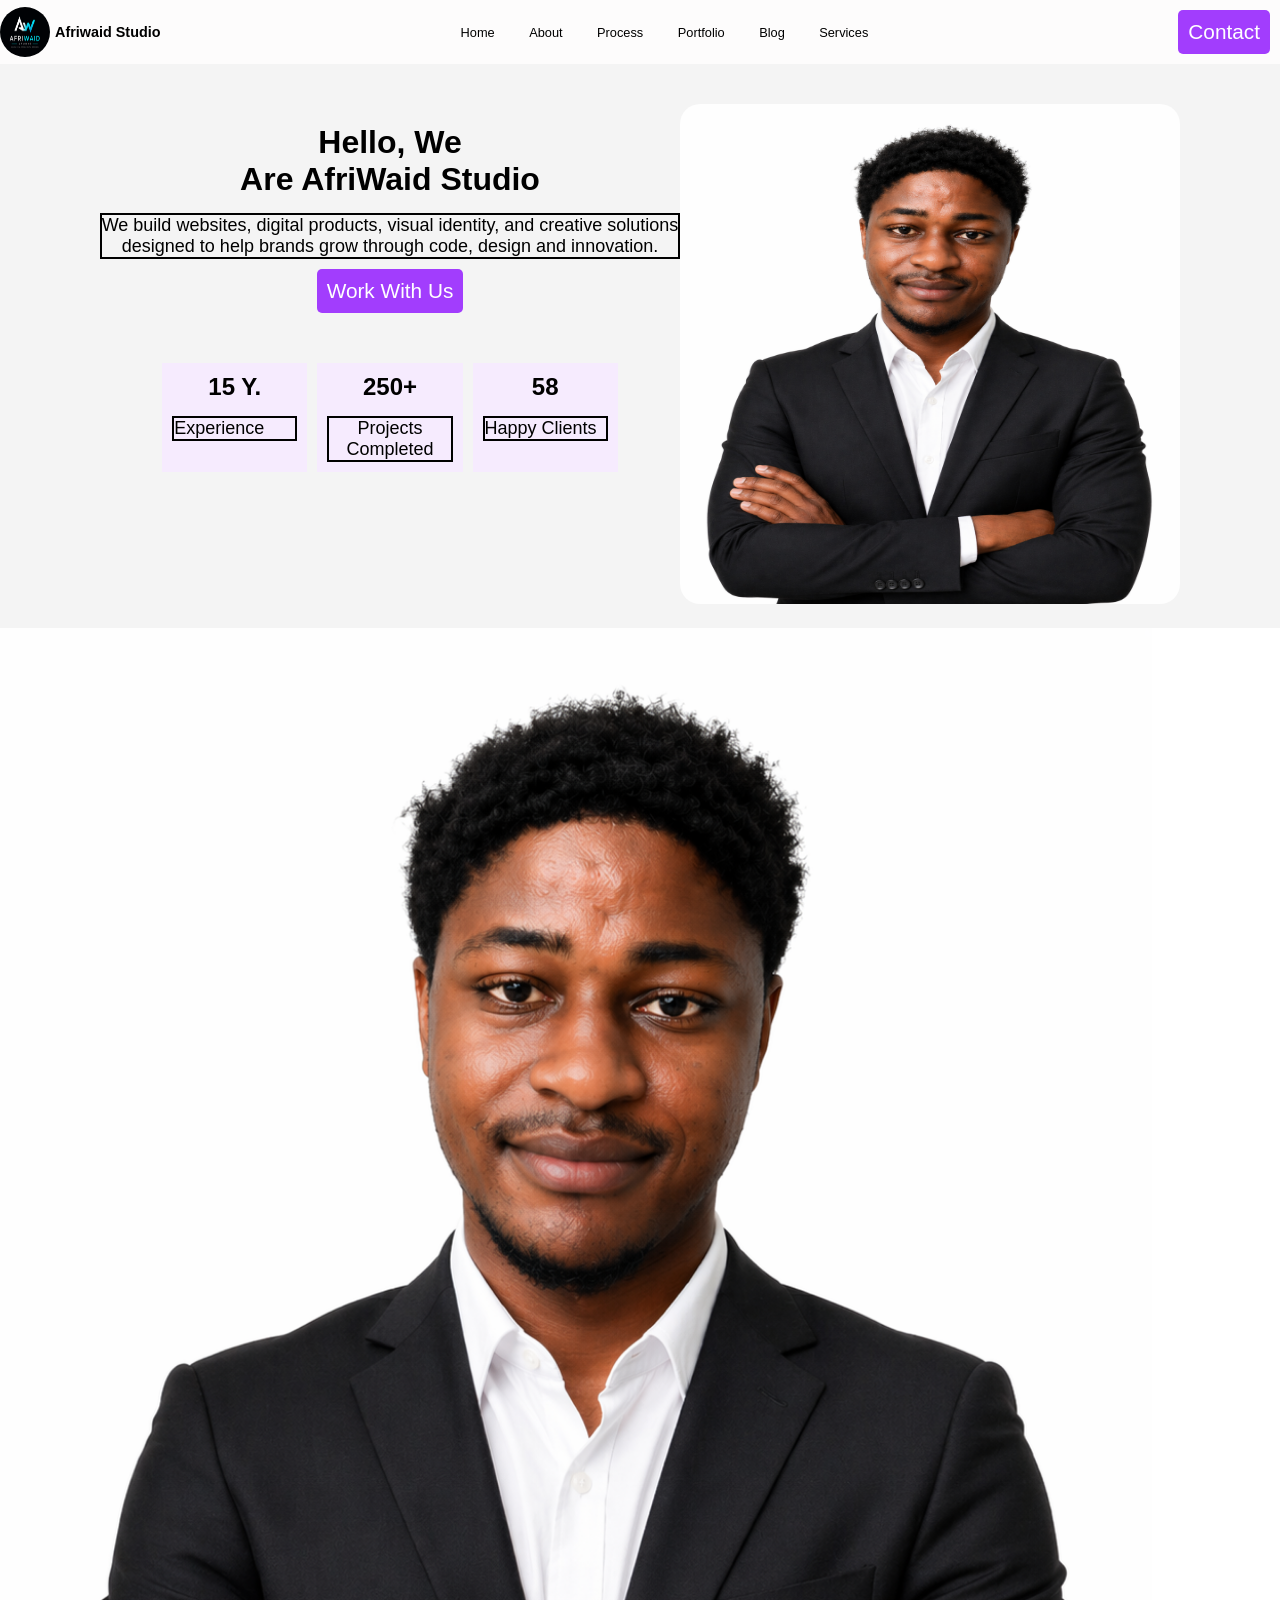
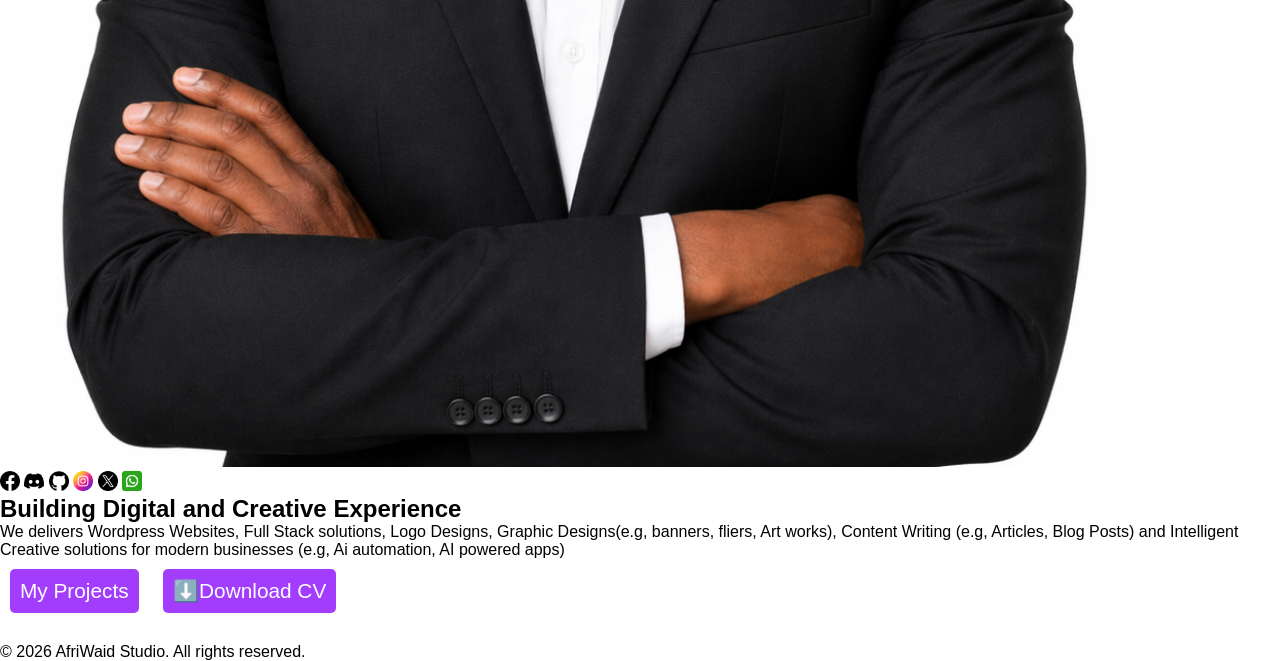
==== index.html @ 531f80c6 "my first commit" ====
<!DOCTYPE html>
<html lang="en">
<head>
    <meta charset="UTF-8">
    <meta name="viewport" content="width=device-width, initial-scale=1.0">
    <link rel="stylesheet" href="style.css">
    <title>AfriWaidStudio</title>
</head>

<body>
    <header>
        <div class="container">

            <div class="mainlogo">
            <img src="assets/img/afriwaid logo.png" alt="Afriwaid Studio" width="50px" height="50px" title="Afriwaid Studio">

            <a href="index.html"><figcaption>Afriwaid Studio</figcaption></a>
            </div>

            <div class="mainnav">
             <nav>
            <a href="index.html">Home</a>
            <a href="about.html">About</a>
            <a href="process.html">Process</a>
            <a href="portfolio.html">Portfolio</a>
            <a href="blog.html">Blog</a>
            <a href="service.html">Services</a>
        </nav>
        </div>
        
            <a href="contact.html"> <button type="button" onclick="window.location.href='#contact'">Contact</button></a>

        </div>
        
    </header>

    <main>
        <section class="hero">

            <div>

            <div class="info">
                <h2>Hello, We <span>Are AfriWaid Studio</span>
                </h2>
                <p> We build websites, digital products, visual identity, and creative solutions <span>designed to help brands grow through code, design and innovation.</span>
                </p>
            
            <button type="button">Work With Us</button>
            </div>
            
        <div class="experience">
            <div>
                <h2>15 Y.</h2>
                <P>Experience</P>
            </div>

            <div>
                <h2>250+</h2>
                <p>Projects Completed</p>
            </div>

            <div>
                <h2>58</h2>
                <p>Happy Clients</p>
            </div>

            </div>
            </div>

            <div>
                <img src="assets/img/Shinnixstar.png" alt="Shinnixstar" width="500" height="500" title="Shinnixstar">
            </div>

            </div>

        </section>

        <section>
            <div>
                <img src="assets/img/Shinnixstar.png" alt="shinnixstar" width="90%" height="90%">
            </div>

            <div>
                <img src="assets/icons/facebook.png" alt="fb" width="20px" height="20px">

                <img src="assets/icons/discord logo.png" alt="discord" width="20px" height="20px">

                <img src="assets/icons/git logo.png" alt="git" width="20px" height="20px">

                <img src="assets/icons/instagram.png" alt="ig" width="20px" height="20px">

                <img src="assets/icons/twitter.png" alt="x" width="20px" height="20px">

                <img src="assets/icons/whatsapp.png" alt="whatsapp" width="20px" height="20px">
            </div>

            <div>
                <h2>Building Digital and Creative Experience</h2>

                <p>We delivers Wordpress Websites, Full Stack solutions, Logo Designs, Graphic Designs(e.g, banners, fliers, Art works), Content Writing (e.g, Articles, Blog Posts) and Intelligent Creative solutions for modern businesses (e.g, Ai automation, AI powered apps)</p>
            </div>

            <div>
                <button type="button">My Projects</button>

                <button type="button">⬇️Download CV</button>
            </div>
        </section>


    </main>

    <footer>
        <p>&copy; 2026 AfriWaid Studio. All rights reserved.</p>
    </footer>
    
</body>
</html>
---- style.css ----
*{
    margin: 0;
    padding: 0;
    border: border-box;
}

body{
    font: 1em sans-serif;
}

.container{
    display: flex;
    justify-content: space-between;
    align-items: center;
    background-color: rgb(253, 252, 252);
    color: black;
}

.mainlogo{
    display: flex;
    align-items: center;
    gap: 5px;
}
.mainlogo img{
    border-radius: 50%;
    width: 50px;
    height: 50px;
}

.mainlogo a{
    font-size: 0.9rem;
    font-weight: bold;
    color: black;
    text-decoration: none;
}

.mainnav{
    display: flex;
    align-items: center;
    gap: 20px;
}

.mainnav a{
    text-decoration: none;
    color: black;
    font-size: .8rem;
    align-items: center;
    margin-right: 15px;
    margin-left: 15px;
}

button{
    background-color: rgb(162, 61, 253);
    color: white;
    padding: 10px;
    margin: 10px;
    border-radius: 5px;
    transition: 0.3s;
    text-decoration: none;
    font-size: 1.3rem;
    border: none;
}

.mainnav a:hover, button:hover{
    background-color: rgb(101, 16, 160);
    color: white;
    padding: 10px;
    margin: 10px;
    border-radius: 10px;
    transition: 0.3s;
    text-decoration: none;
    transform: scale(1.1);
}

.shinnix{
    margin-top: 20px;
    
}

.contact{
    margin: 20px;
    padding: 20px;
    align-items: center;
    gap: 20px;
    margin-top: 20px;
    border: 5px solid black;
    border-radius: 10px;
    height: 70vh;
    background-color: grey;
}

form{
    display: grid;
    grid-template-columns: 10fr;
    gap: 20px;
      
}

form input{
    display: grid;
    border-radius: 5px;
    grid-template-columns: 2fr 1fr;
    
}

textarea{
    border-radius: 5px;
}

form button{
    background-color: black;
    color: white;
    padding: 10px;
    margin: 10px;
    border-radius: 10px;
    transition: 0.3s;
    text-decoration: none;
    font-size: 0.9rem;
}
form button:hover{
    background-color: black;
    color: white;
    padding: 10px;
    margin: 10px;
    border-radius: 10px;
    text-decoration: none;
    transform: scale(0.9);
}



.hero{
    text-align: center;
    background-color: rgba(128, 128, 128, 0.085);
    padding: 20px 40px;
    display: flex;
    justify-content: center;
}

.hero img{
    border-radius: 20px;
}

.hero div{
    margin-top: 20px;
}

.hero div p{
    margin-top: 15px;
    font-size: large;
    border: 2px solid;
    justify-content: left;
}

.info span{
    display: block;
}
.info h2{
    font-size: xx-large;
    font-weight: bold;
    justify-self: left;
}

.experience{
    display: flex;
    justify-content: center;
    gap: 10px;
    margin-top: 10px;
}

.experience h2{
    display: flex;
    justify-content: center;
    margin-top: 10px;
}

.experience p{
    margin: 10px;
    display: flex;
    justify-content: center;
}

.experience div{
    background-color: rgb(246, 235, 254);
    width: 25%;

}





























footer{
   margin-top: 20px; 
}
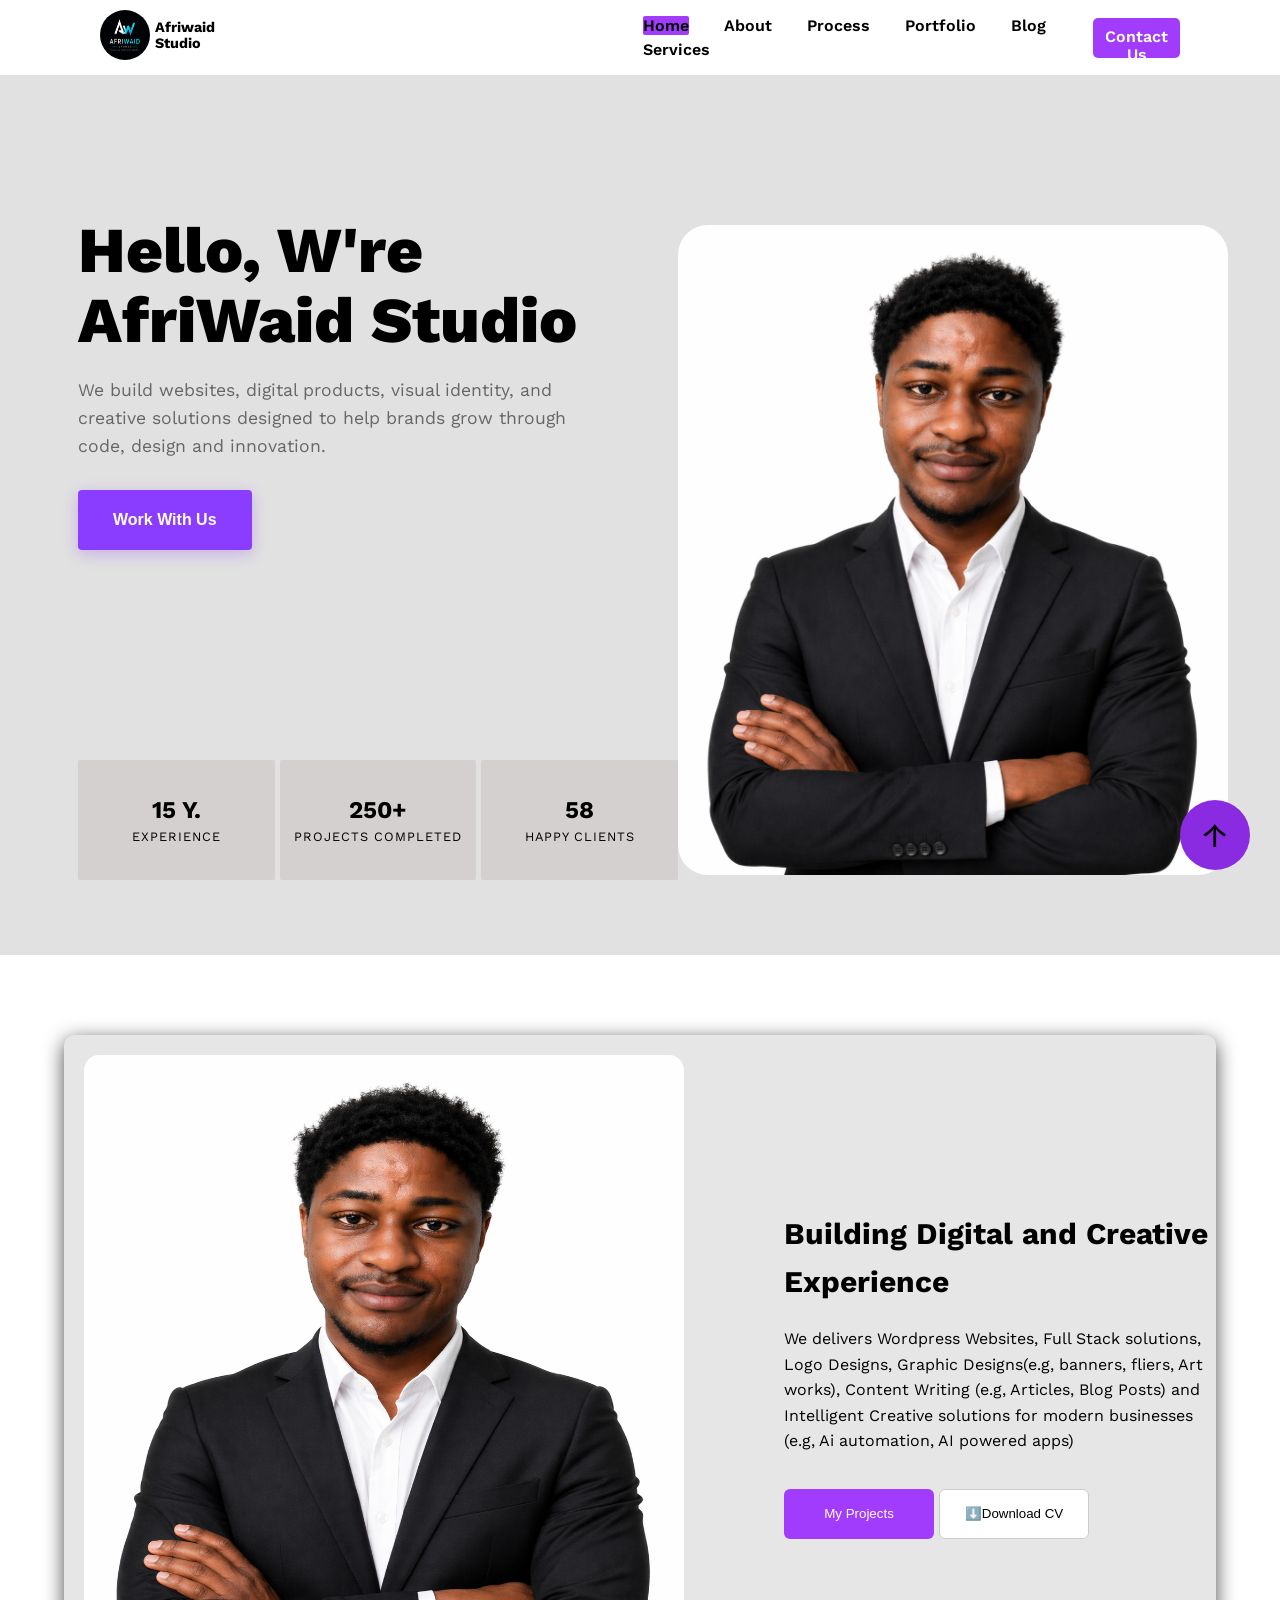
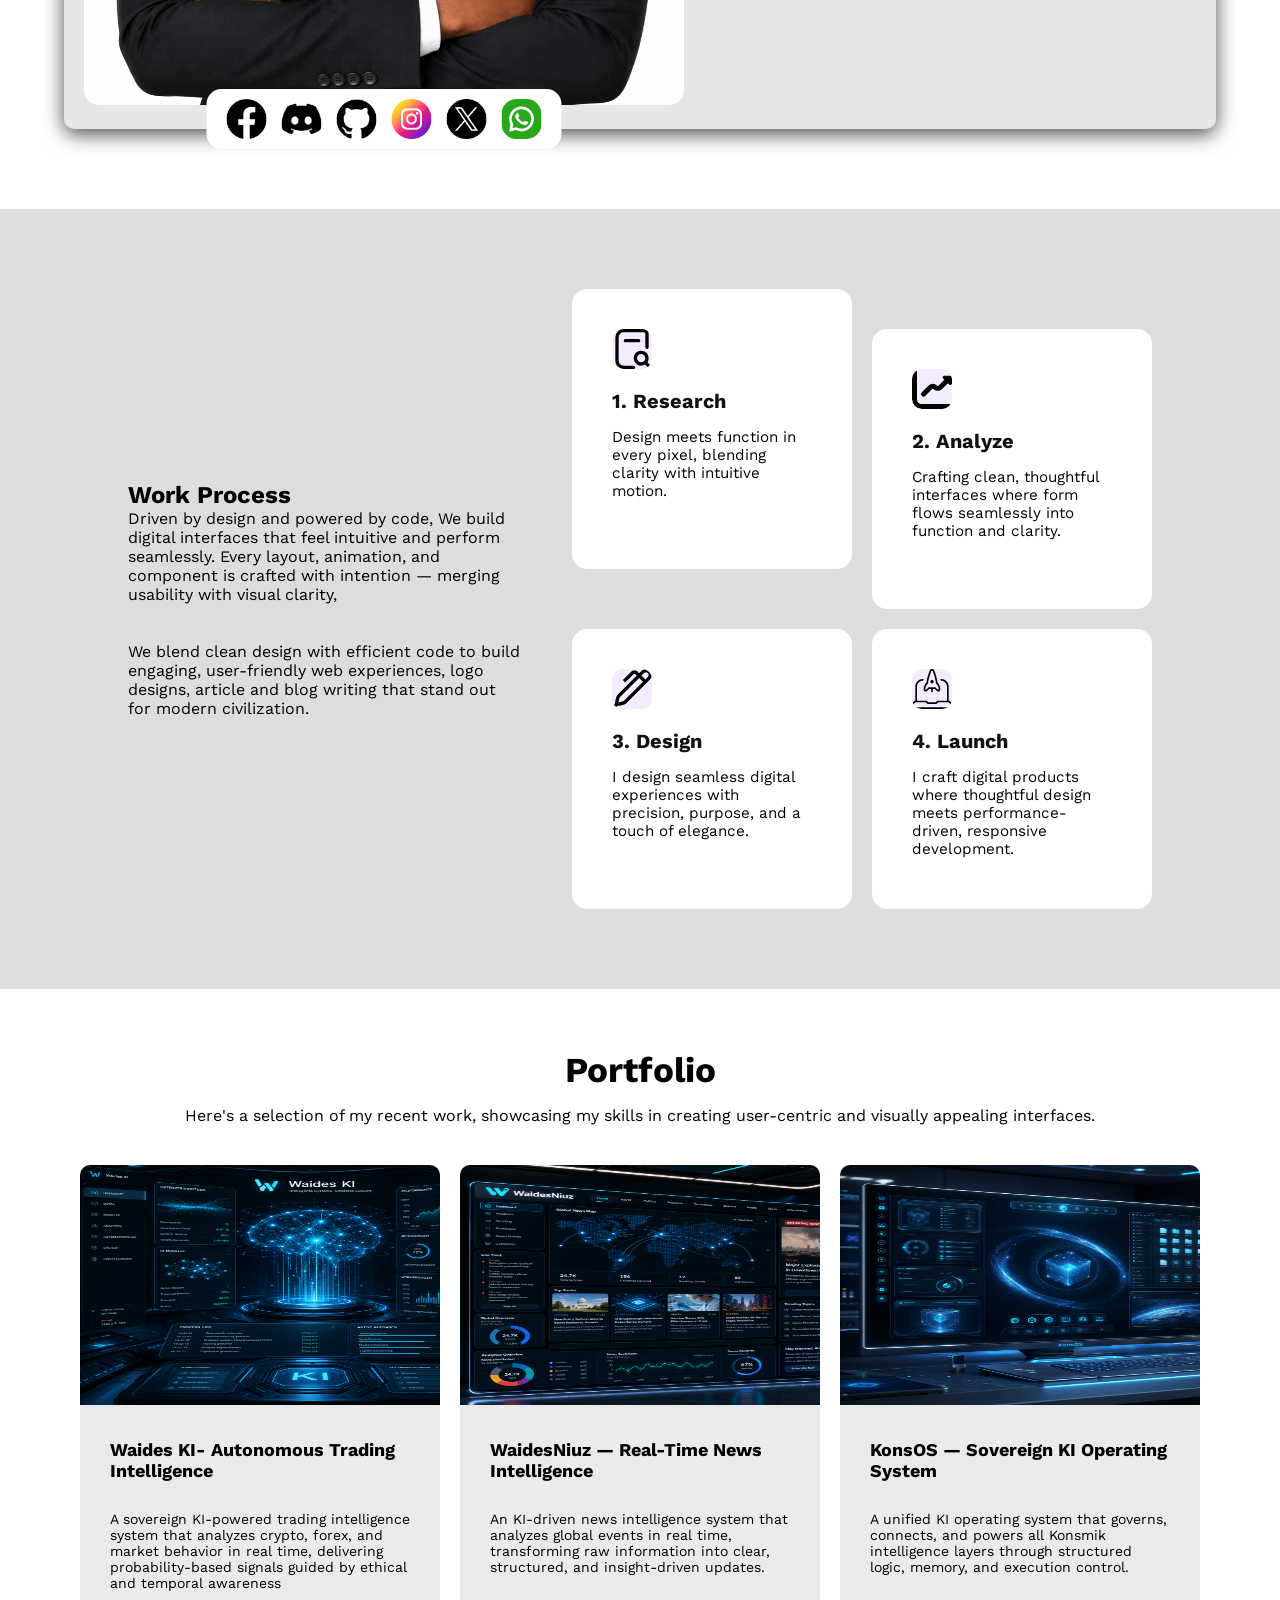
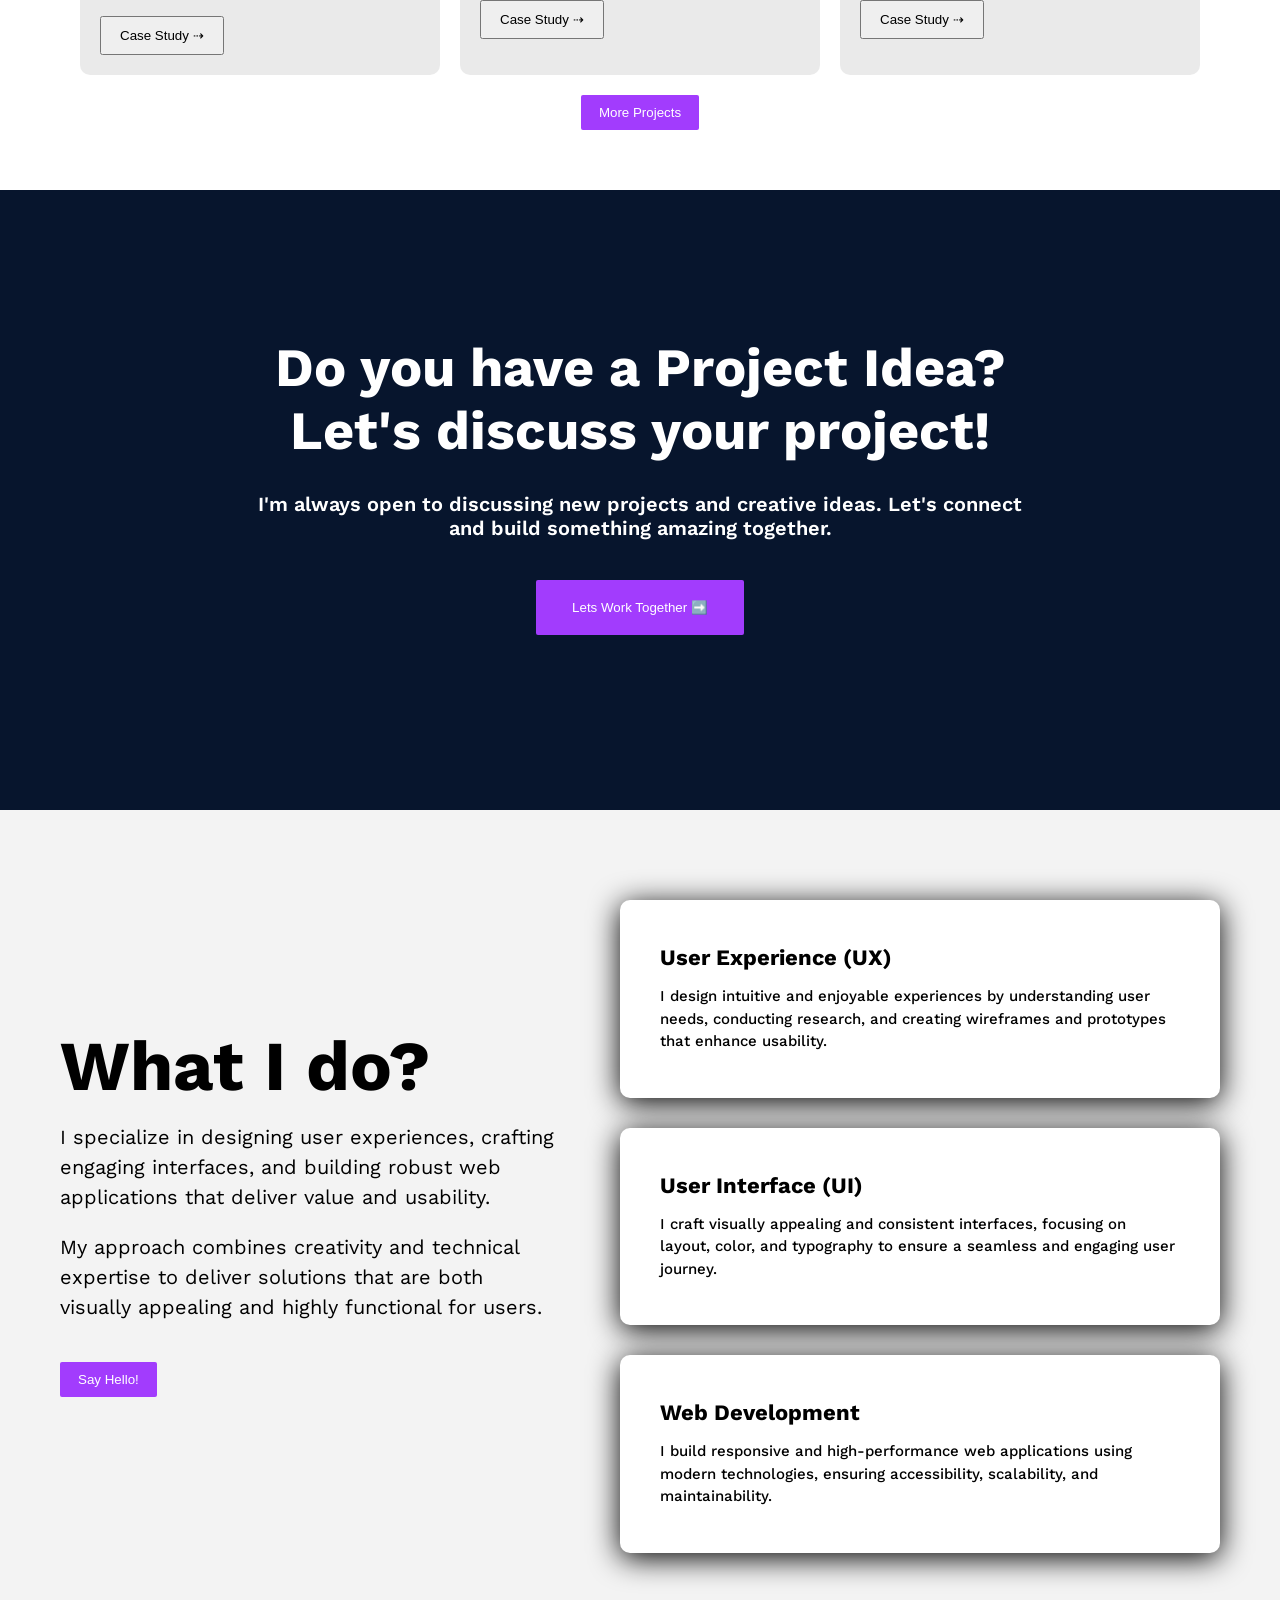
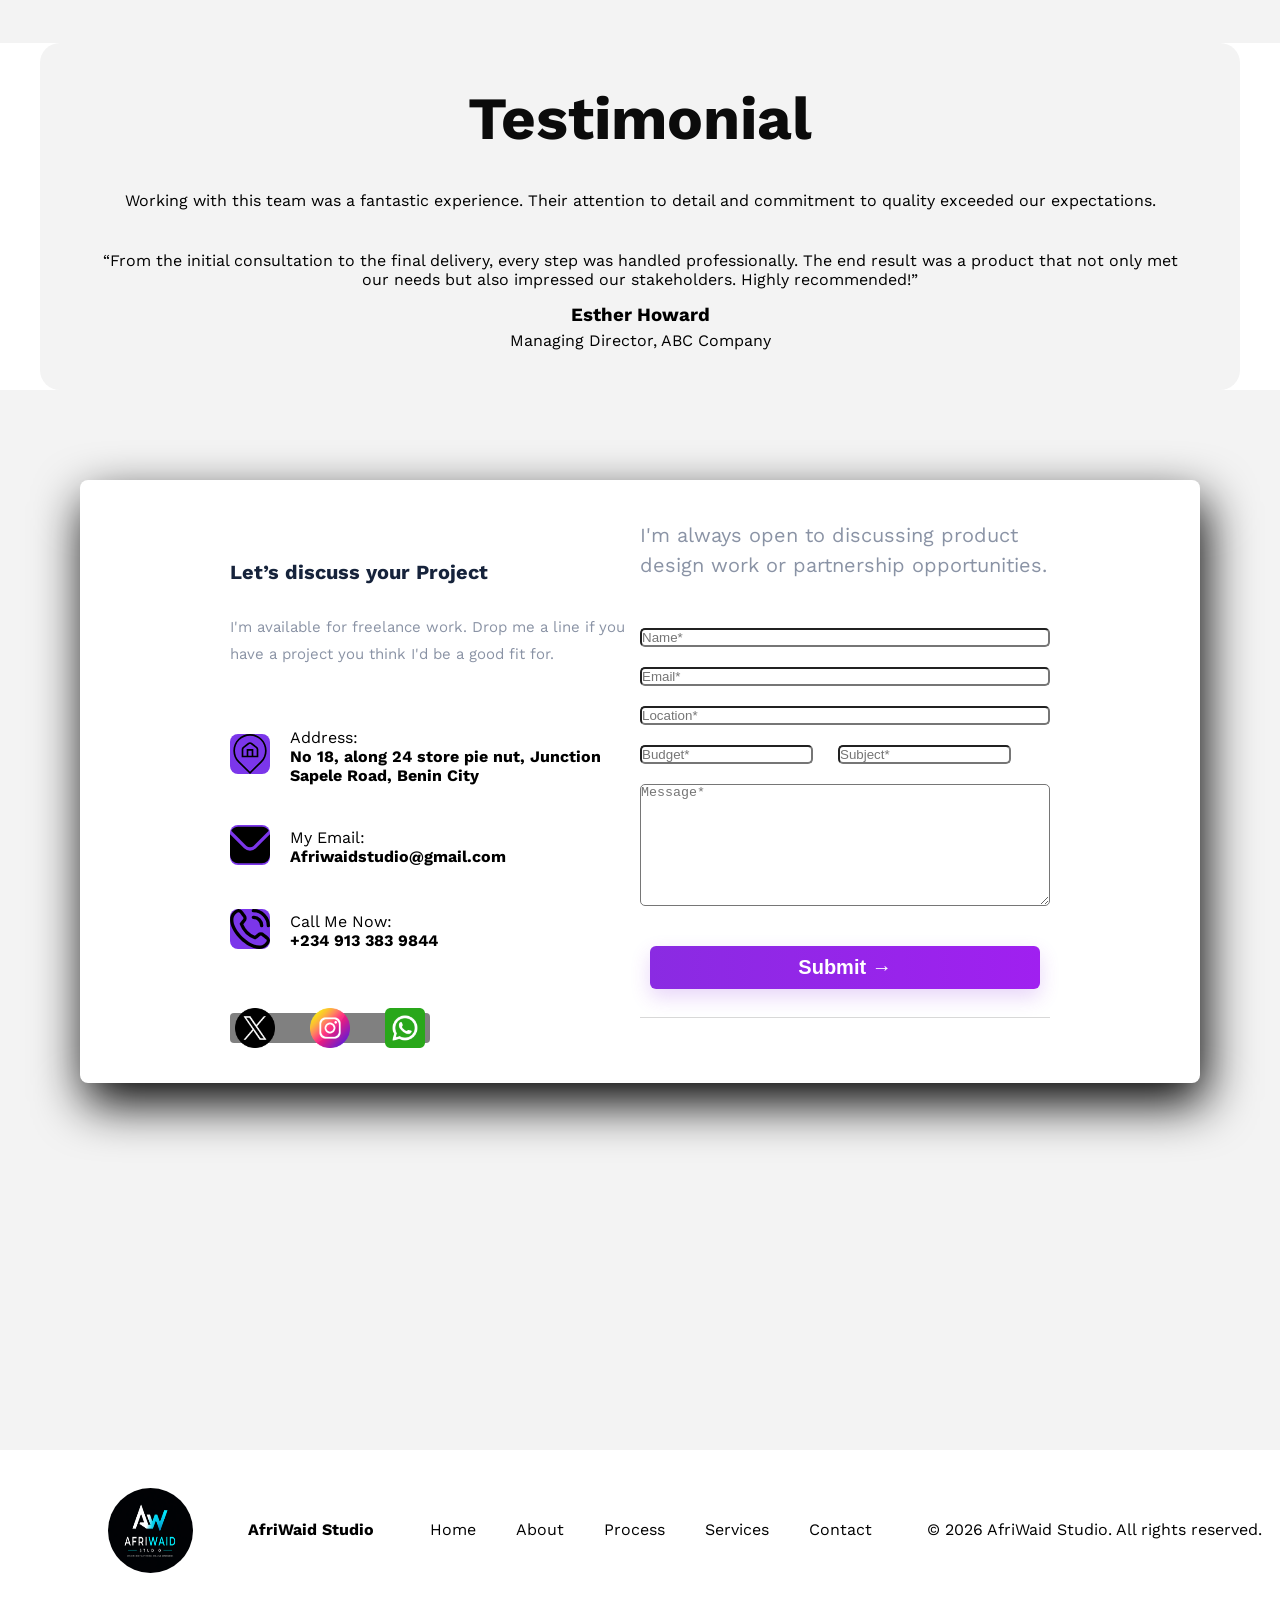
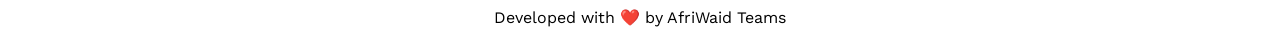
==== commit be57eb6c: "I have build most of the front end" ====
--- a/index.html
+++ b/index.html
@@ -4,6 +4,10 @@
     <meta charset="UTF-8">
     <meta name="viewport" content="width=device-width, initial-scale=1.0">
     <link rel="stylesheet" href="style.css">
+    
+    <link rel="preconnect" href="https://fonts.googleapis.com">
+<link rel="preconnect" href="https://fonts.gstatic.com" crossorigin>
+<link href="https://fonts.googleapis.com/css2?family=Work+Sans:ital,wght@0,100..900;1,100..900&display=swap" rel="stylesheet">
     <title>AfriWaidStudio</title>
 </head>
 
@@ -19,99 +23,405 @@
 
             <div class="mainnav">
              <nav>
-            <a href="index.html">Home</a>
-            <a href="about.html">About</a>
-            <a href="process.html">Process</a>
-            <a href="portfolio.html">Portfolio</a>
-            <a href="blog.html">Blog</a>
-            <a href="service.html">Services</a>
+            <a href="#index" class="homebtn">Home</a>
+            <a href="#about">About</a>
+            <a href="#process">Process</a>
+            <a href="#portfolio">Portfolio</a>
+            <a href="#blog.html">Blog</a>
+            <a href="#service">Services</a>
         </nav>
         </div>
         
-            <a href="contact.html"> <button type="button" onclick="window.location.href='#contact'">Contact</button></a>
+        <div class="navbtn">
+            <a href="contact.html"> Contact Us</a>
+                </div>
 
         </div>
         
     </header>
 
+    <div id="home"></div>
+
+<div id="about"></div>
+
+<div id="process"></div>
+
+<div id="portfolio"></div>
+
+<div id="blog"></div>
+
+<div id="services"></div>
+
     <main>
-        <section class="hero">
-
-            <div>
-
-            <div class="info">
-                <h2>Hello, We <span>Are AfriWaid Studio</span>
-                </h2>
-                <p> We build websites, digital products, visual identity, and creative solutions <span>designed to help brands grow through code, design and innovation.</span>
+       <section class="hero">
+
+        <div class="hero-content">
+
+            <div class="intro-text">
+                <h1>Hello, W're <br>AfriWaid Studio</h1>
+
+                <p>We build websites, digital products, visual identity, and creative solutions designed to help brands grow through code, design and innovation. </p>
+
+                <button class="btn-primary" type="button">Work With Us</button>
+            </div>
+
+            <div class="experience-grid">
+                <div class="stat-box">
+                    <h2>15 Y.</h2>
+                    <p>Experience</p>
+                </div>
+
+                <div class="stat-box">
+                    <h2>250+</h2>
+                    <p>Projects Completed</p>
+                </div>
+
+                <div class="stat-box">
+                    <h2>58</h2>
+                    <p>Happy Clients</p>
+                </div>
+
+            </div>
+        </div>
+
+        <div class="hero-image">
+            <img src="assets/img/Shinnixstar.png" alt="Shinnixstar" width="550px" height="650px">
+
+        </div>
+       </section>
+
+        <section class="about">
+
+            <div class="about-img">
+
+            <div class="image-box">
+                <img src="assets/img/Shinnixstar.png" alt="shinnixstar" width="650px" height="650px">
+            
+
+            <div class="social-icons">
+                <img src="assets/icons/facebook.png" alt="fb" width="20px" height="20px">
+
+                <img src="assets/icons/discord logo.png" alt="discord" width="20px" height="20px">
+
+                <img src="assets/icons/git logo.png" alt="git" width="20px" height="20px">
+
+                <img src="assets/icons/instagram.png" alt="ig" width="20px" height="20px">
+
+                <img src="assets/icons/twitter.png" alt="x" width="20px" height="20px">
+
+                <img src="assets/icons/whatsapp.png" alt="whatsapp" width="20px" height="20px">
+            </div>
+            </div>
+            </div>
+
+            <div class="about-text">
+                <h2>Building Digital and Creative Experience</h2>
+
+                <p>We delivers Wordpress Websites, Full Stack solutions, Logo Designs, Graphic Designs(e.g, banners, fliers, Art works), Content Writing (e.g, Articles, Blog Posts) and Intelligent Creative solutions for modern businesses (e.g, Ai automation, AI powered apps)
                 </p>
             
-            <button type="button">Work With Us</button>
+
+            <div class="about-btn">
+                <button class="primary" type="button">My Projects</button>
+
+                <button class="secondary" type="button">⬇️Download CV</button>
+            </div>
+            </div>
+        </section>
+
+        <section class="process">
+
+            <div class="process-container">
+
+            <div class="process-desc">
+
+                <h1>Work Process</h1>
+                <p>Driven by design and powered by code, We build digital interfaces that feel intuitive and perform seamlessly. Every layout, animation, and component is crafted with intention — merging usability with visual clarity,
+                </p> <br> <br>
+
+                <p>
+                    We blend clean design with efficient code to build engaging, user-friendly web experiences, logo designs, article and blog writing that stand out for modern civilization.
+                </p>
+            </div>
+
+            <div class="process-steps">
+
+                    <div class="step-card first-step">
+                    <img class="image"src="assets/icons/search-alt.svg" alt="Research" width="30px" height="30px">
+                    <h2>1. Research</h2>
+                    <p>Design meets function in every pixel, blending clarity with intuitive motion.</p>
+                </div>
+
+                <div class="step-card second-step">
+                    <img src="assets/icons/chat-arrow-grow.svg" alt="Analyze" width="30px" height="30px">
+                    <h2>2. Analyze</h2>
+                    <p>Crafting clean, thoughtful interfaces where form flows seamlessly into function and clarity.</p>
+                </div>
+
+                <div class="step-card third-step">
+                    <img src="assets/icons/pen-clip.svg" alt="Design" width="10px" height="10px">
+                    <h2>3. Design</h2>
+                    <p>I design seamless digital experiences with precision, purpose, and a touch of elegance.</p>
+                </div>
+
+                <div class="step-card fourt-step">
+                    <img src="assets/icons/launch.svg" alt="Launch" width="30px" height="30px">
+                    <h2>4. Launch</h2>
+                    <p>I craft digital products where thoughtful design meets performance-driven, responsive development.</p>
+                </div>
+            </div>
+            </div>
+
+
+        </section>
+
+        <!-- Potfolio Section -->
+
+        <section>
+            <div class="potfolio">
+
+                <div class="potfo-head">
+                    <h2>Portfolio</h2>
+                    <p>Here's a selection of my recent work, showcasing my skills in creating user-centric and visually appealing interfaces.</p>
+                </div>
+                <div class="display">
+
+                <div class="first-pro po-card">
+                    <img src="assets/img/waides ki.png" alt="waidesKI" width="450px" height="240px">
+
+                    <div class="pro-info">
+                        <h3>Waides KI- Autonomous Trading Intelligence</h3>
+                        <p>A sovereign KI-powered trading intelligence system that analyzes crypto, forex, and market behavior in real time, delivering probability-based signals guided by ethical and temporal awareness</p>
+
+                        <a href="#"> <button>Case Study ⇢</button></a>
+                    </div>
+
+                </div>
+
+                <div class="second-pro po-card">
+                    <img src="assets/img/waidesniuz.png" alt="waidesniuz" width="450px" height="240px">
+
+                    <div class="pro-info">
+                        <h3>WaidesNiuz — Real-Time News Intelligence</h3>
+                        <p>An KI-driven news intelligence system that analyzes global events in real time, transforming raw information into clear, structured, and insight-driven updates.</p>
+
+                        <a href="#"> <button>Case Study ⇢</button></a>
+                    </div>
+                </div>
+
+                <div class="third-pro po-card">
+                    <img src="assets/img/konsOS.png" alt="konsos" width="450px" height="240px">
+
+                    <div class="pro-info">
+                        <h3>KonsOS — Sovereign KI Operating System</h3>
+
+                        <p>A unified KI operating system that governs, connects, and powers all Konsmik intelligence layers through structured logic, memory, and execution control.</p>
+
+                        <a href="#"> <button>Case Study ⇢</button></a>
+                    </div>
+                    </div>
+                    
+                    </div>
+
+                <div id="more-pro">
+                    <button>More Projects</button>
+                </div>
+                
+            </div>
+        </section>
+
+        <section class="client-sec">
+            <div class="client-con">
+                <h2>Do you have a Project Idea? Let's discuss your project!</h2>
+
+                <p>I'm always open to discussing new projects and creative ideas. Let's connect and build something amazing together.</p>
+
+                <a href="#" class="client-btn"> <button>Lets Work Together ➡️</button></a>
+            </div>
+        </section>
+
+        <section class="my-work">
+            <div class="work-con">
+            <div class="work-info">
+                <h2>What I do?</h2>
+
+                <div>
+                    <p>I specialize in designing user experiences, crafting engaging interfaces, and building robust web applications that deliver value and usability.</p>
+
+                    <p>My approach combines creativity and technical expertise to deliver solutions that are both visually appealing and highly functional for users.</p>
+                </div>
+                <a href="#" class="work-btn"> <button>Say Hello!</button></a>
+            </div>
+
+            <div class="work-ex">
+                <div class="ex-list">
+                    <h2>User Experience (UX)</h2>
+
+                    <p>I design intuitive and enjoyable experiences by understanding user needs, conducting research, and creating wireframes and prototypes that enhance usability.</p>
+                </div>
+
+                <div class="ex-list">
+                    <h2>User Interface (UI)</h2>
+
+                    <p>I craft visually appealing and consistent interfaces, focusing on layout, color, and typography to ensure a seamless and engaging user journey.</p>
+                </div>
+
+                <div class="ex-list">
+                    <h2>Web Development</h2>
+
+                    <p>I build responsive and high-performance web applications using modern technologies, ensuring accessibility, scalability, and maintainability.</p>
+                </div>
+            </div>
+
             </div>
             
-        <div class="experience">
-            <div>
-                <h2>15 Y.</h2>
-                <P>Experience</P>
-            </div>
-
-            <div>
-                <h2>250+</h2>
-                <p>Projects Completed</p>
-            </div>
-
-            <div>
-                <h2>58</h2>
-                <p>Happy Clients</p>
-            </div>
-
-            </div>
-            </div>
-
-            <div>
-                <img src="assets/img/Shinnixstar.png" alt="Shinnixstar" width="500" height="500" title="Shinnixstar">
-            </div>
-
-            </div>
-
-        </section>
-
-        <section>
-            <div>
-                <img src="assets/img/Shinnixstar.png" alt="shinnixstar" width="90%" height="90%">
-            </div>
-
-            <div>
-                <img src="assets/icons/facebook.png" alt="fb" width="20px" height="20px">
-
-                <img src="assets/icons/discord logo.png" alt="discord" width="20px" height="20px">
-
-                <img src="assets/icons/git logo.png" alt="git" width="20px" height="20px">
-
-                <img src="assets/icons/instagram.png" alt="ig" width="20px" height="20px">
-
-                <img src="assets/icons/twitter.png" alt="x" width="20px" height="20px">
-
-                <img src="assets/icons/whatsapp.png" alt="whatsapp" width="20px" height="20px">
-            </div>
-
-            <div>
-                <h2>Building Digital and Creative Experience</h2>
-
-                <p>We delivers Wordpress Websites, Full Stack solutions, Logo Designs, Graphic Designs(e.g, banners, fliers, Art works), Content Writing (e.g, Articles, Blog Posts) and Intelligent Creative solutions for modern businesses (e.g, Ai automation, AI powered apps)</p>
-            </div>
-
-            <div>
-                <button type="button">My Projects</button>
-
-                <button type="button">⬇️Download CV</button>
-            </div>
-        </section>
-
+        </section>
+
+        <section id="for-trust">
+
+            <div class="testi-con">
+                
+                <div class="testi-p">
+                <h2>Testimonial</h2>
+
+                
+                <p>Working with this team was a fantastic experience. Their attention to detail and commitment to quality exceeded our expectations.</p>
+                </div>
+                <br> <br>
+
+                
+                <p>“From the initial consultation to the final delivery, every step was handled professionally. The end result was a product that not only met our needs but also impressed our stakeholders. Highly recommended!”</p>
+               
+
+               
+
+                <div class="testifier">
+                    <h3>Esther Howard</h3>
+                     <p>Managing Director, ABC Company</p>
+                </div>
+
+                 </div>
+
+
+                
+           
+
+        </section>
+
+        
+        <section class="contact-section">
+   
+            <div class="contact-container">
+
+        
+        <div class="con-address">
+            <h2>Let’s discuss your Project</h2>
+
+            <p class="contact-text">
+                I'm available for freelance work. Drop me a line if
+                you have a project you think I'd be a good fit for.
+            </p>
+
+            <div class="contact-info">
+
+                <div class="info-box">
+                    <div> <img src="assets/icons/map-marker-home.svg" alt="address" width="40px" height="40px"></div>
+                    <div>
+                        <span>Address:</span>
+                        <h4>No 18, along 24 store pie nut, Junction Sapele Road, Benin City</h4>
+                    </div>
+                </div>
+
+                <div class="info-box">
+                    <div><img src="assets/icons/envelope.svg" alt="mail" width="40px" height="40px"></div>
+                    <div>
+                        <span>My Email:</span>
+                        <h4>Afriwaidstudio@gmail.com</h4>
+                    </div>
+                </div>
+
+                <div class="info-box">
+                    <div><img src="assets/icons/phone-call.svg" alt="call" width="40px" height="40px"></div>
+                    <div>
+                        <span>Call Me Now:</span>
+                        <h4>+234 913 383 9844</h4>
+                    </div>
+                </div>
+
+            </div>
+
+            <div class="address-icons">
+                <a href="#">
+                    <img src="assets/icons/twitter.png" alt="X" width="40px" height="40px">
+                </a>
+                <a href="#">
+                    <img src="assets/icons/instagram.png" alt="ig" width="40px" height="40px">
+                </a>
+                <a href="#">
+                    <img src="assets/icons/whatsapp.png" alt="whatsapp" width="40px" height="40px">
+                </a>
+            </div>
+        </div>
+
+       
+        <div class="contact-form">
+            <p class="form-text">
+                I'm always open to discussing product design work or
+                partnership opportunities.
+            </p>
+
+            <form class="form-info">
+
+                <input type="text" placeholder="Name*">
+                <input type="email" placeholder="Email*">
+                <input type="text" placeholder="Location*">
+
+                <div class="double-input">
+                    <input type="text" placeholder="Budget*">
+                    <input type="text" placeholder="Subject*">
+                </div>
+
+                <textarea placeholder="Message*"></textarea>
+
+                <button type="submit">
+                    Submit →
+                </button>
+
+            </form>
+        </div>
+
+    </div>
+
+    
+</section>
+
+
+<div class="scroll-btn">
+    <a href="index.html">↑</a></div>
 
     </main>
 
+
     <footer>
+        <div class="footer-section">
+            <div class="footer-nav">
+                <img src="assets/img/afriwaid logo.png" alt="logo" width="85x" height="85px">
+                <figcaption>AfriWaid Studio</figcaption>
+        
+        <nav class="nav-ul">
+            <ul>
+                <li>Home</li>
+                <li>About</li>
+                <li>Process</li>
+                <li>Services</li>
+                <li>Contact</li>
+            </ul>
+        </nav>
+
         <p>&copy; 2026 AfriWaid Studio. All rights reserved.</p>
+            </div>
+            <span class="the-dev">Developed with ❤️ by AfriWaid Teams</span>
+        </div>
     </footer>
     
 </body>
--- a/style.css
+++ b/style.css
@@ -1,30 +1,38 @@
 *{
     margin: 0;
     padding: 0;
-    border: border-box;
+    
 }
 
 body{
-    font: 1em sans-serif;
-}
+  font-family: "Work Sans", sans-serif;
+  font-optical-sizing: auto;
+  font-weight: <weight>;
+  font-style: normal;
+}
+
+
 
 .container{
     display: flex;
     justify-content: space-between;
     align-items: center;
-    background-color: rgb(253, 252, 252);
+    background-color: #FFFFFF;
     color: black;
-}
-
+    
+}
 .mainlogo{
     display: flex;
     align-items: center;
     gap: 5px;
+    margin-left: 100px;
+    margin-bottom: 15px;
 }
 .mainlogo img{
     border-radius: 50%;
     width: 50px;
     height: 50px;
+    margin-top: 10px;
 }
 
 .mainlogo a{
@@ -32,12 +40,15 @@
     font-weight: bold;
     color: black;
     text-decoration: none;
+    display: flex;
+    margin-top: 10px;
 }
 
 .mainnav{
     display: flex;
     align-items: center;
     gap: 20px;
+    margin-left: 30%;
 }
 
 .mainnav a{
@@ -47,35 +58,81 @@
     align-items: center;
     margin-right: 15px;
     margin-left: 15px;
-}
-
-button{
-    background-color: rgb(162, 61, 253);
-    color: white;
-    padding: 10px;
-    margin: 10px;
+    font-weight: 600;
+    font-size: 16px;
+    line-height: 24px;
+    
+}
+
+
+a{
+    text-decoration: none;
+    color: black;
+    
+}
+
+
+
+.navbtn{
+    background-color: #A23CFD;
+    width: 100px;
+    height: 40px;
     border-radius: 5px;
-    transition: 0.3s;
-    text-decoration: none;
-    font-size: 1.3rem;
-    border: none;
-}
-
-.mainnav a:hover, button:hover{
-    background-color: rgb(101, 16, 160);
-    color: white;
+    text-transform: none;
+    text-align: center;
+    margin-right: 100px;
+}
+
+.navbtn a{
+   display: flex;
+   justify-content: center;
+   margin-top: 10px;
+   color: white;
+   font-weight: 600;
+   line-height: 18px;
+}
+
+.navbtn:hover{
+    background-color: #4e1e78;
+    
+}
+
+.mainnav a:hover{
+    background-color: rgba(199, 196, 196, 0.392);
+    color: #A23CFD;
     padding: 10px;
     margin: 10px;
     border-radius: 10px;
     transition: 0.3s;
     text-decoration: none;
     transform: scale(1.1);
-}
-
-.shinnix{
-    margin-top: 20px;
-    
-}
+    height: 30px;
+    width: 100px;
+
+}
+
+
+@media (max-width: 992px) {
+    .container {
+        flex-direction: column;
+    }
+    .navbtn{
+        margin: 0 auto;
+    }
+    .mainnav{
+        display: flex;
+        justify-content: center;
+        align-items: center;
+        align-content: center;
+        margin-left: 50px;
+        padding: 10px 18px;
+    }
+    .mainlogo, .mainlogo a{
+        margin-right: 190px;
+    }
+}
+
+
 
 .contact{
     margin: 20px;
@@ -130,90 +187,728 @@
 
 
 .hero{
+    display: flex;
+    align-items: flex-end;
+    justify-content: space-between;
+    padding: 80px 10%;
+    min-height: 80vh;
+    font-family: "Work Sans", sans-serif;
+    background-color: #e1e1e1;
+}
+
+.hero-content {
+    flex: 1;
+    max-width: 600px;
+    margin-left: -50px;
+}
+
+.intro-text h1 {
+    font-size: 4rem;
+    font-weight: 800;
+    line-height: 1.1;
+    margin-bottom: 20px;
+    color: var(--text-dark);
+}
+
+.intro-text p {
+    font-size: 1.1rem;
+    color: #666;
+    line-height: 1.6;
+    margin-bottom: 30px;
+    max-width: 500px;
+}
+
+.btn-primary {
+    background-color: #8b3dff; 
+    color: white;
+    padding: 15px 35px;
+    border: none;
+    border-radius: 4px;
+    font-weight: 600;
+    font-size: 1rem;
+    cursor: pointer;
+    box-shadow: 0 4px 15px rgba(139, 61, 255, 0.3);
+    margin-bottom: 150px;
+    height: 60px;
+}
+
+.btn-primary:hover{
+    background-color: #4d199c;
+}
+
+.experience-grid {
+    display: flex;
+    gap: 5px;
+    margin: 60px auto; 
+    align-items: stretch;
+    margin-bottom: -5px;
+
+}
+
+.stat-box {
+    background-color: rgb(213, 208, 208);
+    padding: 20px 10px;
     text-align: center;
-    background-color: rgba(128, 128, 128, 0.085);
-    padding: 20px 40px;
-    display: flex;
+    border-radius: 2px;
+    color: black;
+    display: flex;
+    flex-direction: column;
     justify-content: center;
-}
-
-.hero img{
+    width: 500px;
+    min-height: 80px;
+}
+
+.stat-box h2 {
+    margin: 0;
+    font-size: 1.5rem;
+    color: var(--text-dark);
+}
+
+.stat-box p {
+    margin: 5px 0 0;
+    font-size: 0.8rem;
+    color: #000000;
+    text-transform: uppercase;
+    letter-spacing: 1px;
+}
+
+.hero-image {
+    flex: 1;
+    display: flex;
+    justify-content: flex-end;
+    border-radius: 30px;
+    
+   
+   
+}
+
+.hero-image img{
+    border-radius: 30px;
+     margin-top: 60px;
+    margin-right: -50px;
+
+}
+
+.homebtn{
+    background-color: #A23CFD;
+    border-radius: 2px;     
+    
+}
+
+
+.about{
+    display: flex;
+    align-items: center;
+    justify-content: space-between;
+    gap: 80px;
+    width: 90%;
+    margin: 80px auto;
+    background-color: rgb(230, 230, 230);
+    border-radius: 10px;
+    box-shadow: 0 5px 20px rgb(76, 75, 75);
+}
+
+.image-box{
+    position: relative;
+    padding: 20px;
     border-radius: 20px;
 }
 
-.hero div{
+.image-box img{
+    width: 600px;
+    border-radius: 15px;
+}
+
+.social-icons{
+    position: absolute;
+    bottom: -20px;
+    left: 50%;
+    transform: translateX(-50%);
+    background: rgb(255, 255, 255);
+    padding: 10px 20px;
+    border-radius: 15px;
+    display: flex;
+    gap: 15px;
+    cursor: pointer;
+   
+}
+
+.social-icons img {
+    width: 40px;
+    height: 40px;
+}
+
+.about-text h2{
+    font-size: 30px;
+    margin-bottom: 20px;
+}
+
+.about-text{
+    color: black;
+    margin-bottom: 15px;
+    line-height: 1.6;
+}
+
+,about-btn{
+    display: flex;
+    gap: 15px;
+    
+}
+
+.about-btn button{
+    margin-top: 35px;
+    height: 50px;
+    width: 150px;
+}
+
+.primary {
+    background: #A23CFD;
+    color: white;
+    padding: 10px 20px;
+    border: none;
+    border-radius: 6px;
+}
+
+.primary:hover{
+    background-color: #742ab5;
+}
+
+.secondary {
+    background: white;
+    border: 1px solid #ccc;
+    padding: 10px 20px;
+    border-radius: 6px;
+}
+
+.secondary:hover{
+    border: 2px solid;
+    border-color: #A23CFD;
+}
+
+.process-container {
+    display: flex;
+    align-items: center;
+    justify-content: space-between;
+    padding: 80px 10%;
+    gap: 50px;
+    background-color: #dddddd; 
+}
+
+.process-desc {
+    flex: 1;
+    max-width: 450px;
+}
+
+.process-steps {
+    flex: 1;
+    display: grid;
+    grid-template-columns: 1fr 1fr;
+    gap: 20px;
+}
+
+.step-card {
+    background: #fff;
+    padding: 40px;
+    border-radius: 15px;
+    height: 200px;
+    width: 200px;
+    transition: all 0.6 ease-in-out;
+    cursor: pointer;
+}
+
+.second-step, .fourth-step {
+    margin-top: 40px;
+}
+
+.step-card img{
+    background-color: #f3ebff;
+    width: 60px;
+    height: 60px;
+    display: flex;
+    align-items: center;
+    justify-content: center;
+    border-radius: 10px;
+    margin-bottom: 20px;
+    color: #A23CFD;
+    width: 40px;
+    height: 40px;
+}
+
+.step-card img:hover{
+    background-color: #A23CFD;;
+}
+
+.step-card h2 {
+    font-size: 1.25rem;
+    margin-bottom: 15px;
+    color: #111;
+}
+
+.step-card p {
+    font-size: 0.95rem;
+    color: #000000;
+}
+
+.step-card:hover{
+    box-shadow: 0 5px 15px rgba(9, 9, 9, 0.481);
+}
+
+
+@media (max-width: 992px) {
+    .process-container {
+        flex-direction: column;
+        text-align: center;
+    }
+    
+    .second-step, .fourth-step {
+        margin-top: 0;
+    }
+}
+
+
+/* Potfolio Section */
+
+.potfolio{
+    padding: 60px 80px;
+    font-family: "Work Sans", sans-serif;
+}
+.potfo-head{
+    text-align: center;
+    margin-bottom: 40px;
+}
+
+.potfo-head h2{
+    font-size: 35px;
+    margin-bottom: 15px;
+}
+
+.display{
+    display: grid;
+    grid-template-columns: repeat(3,1fr);
+    gap: 20px;
+}
+
+.po-card{
+    background: rgba(128, 128, 128, 0.166);
+    border-radius: 10px;
+    overflow: hidden;
+    transition: 0.3s;
+    
+}
+
+
+.po-card:hover{
+    transform: translateY(-8px);
+    cursor: pointer;
+    box-shadow: 0 5px 20px;
+}
+
+.pro-info{
+    padding: 20px;
+}
+.po-card h3{
+    font-size: 18px;
+    margin-bottom: 10px;
+    padding: 10px;
+}
+
+.po-card p{
+    font-size: 14px;
+    margin-bottom: 15px;
+    padding: 10px;
+}
+
+.pro-info button{
+    padding: 10px 18px;
+    transition: 0.3s;
+}
+
+#more-pro{
+    transition: 0.3s;
     margin-top: 20px;
-}
-
-.hero div p{
+    display: flex;
+    justify-content: center;
+}
+
+#more-pro button{
+    padding: 10px 18px;
+    width: auto;
+    background-color: #A23CFD;
+    border-radius: 2px;
+    color: white;
+    border: none;
+}
+
+
+@media(max-width: 900px){
+    .display{
+        grid-template-columns: 1fr;
+    }
+}
+
+
+.client-sec{
+    background: #07152d;
+    min-height: 60vh;
+    display: flex;
+    justify-content: center;
+    align-items: center;
+    position: relative;
+    padding: 40px 20px;
+    text-align: center;
+}
+
+.client-con{
+    max-width: 800px;
+}
+
+.client-con h2{
+    font-size: 54px;
+    font-weight: 700;
+    margin-bottom: 30px;
+    color: white;
+}
+
+.client-con p{
+    font-size: 20px;
+    color: white;
+    font-weight: 600;
+    margin: 0 auto 40px;
+}
+
+
+.client-btn button{
+    padding: 20px 36px;
+    width: auto;
+    background-color: #A23CFD;
+    border-radius: 2px;
+    color: white;
+    border: none;
+    margin-bottom: 30px;
+   
+}
+
+.my-work{
+    background-color: #f3f3f3;
+    padding: 90px 60px;
+    min-height: 70vh;
+}
+
+.work-con{
+    display: flex;
+    justify-content: space-between;
+    align-items: center;
+    gap: 60px;
+}
+
+.work-info{
+    max-width: 500px;
+}
+
+.work-info h2{
+    font-size: 70px;
+    margin-bottom: 15px;
+}
+
+.work-info p{
+    font-size: 20px;
+    line-height: 1.5;
+    margin-bottom: 20px;
+}
+
+.work-btn button{
+    padding: 10px 18px;
+    width: auto;
+    background-color: #A23CFD;
+    border-radius: 2px;
+    color: white;
+    border: none;
+    margin-top: 20px;
+    margin-bottom: 30px;
+}
+
+.work-ex{
+    display: flex;
+    flex-direction: column;
+    gap: 30px;
+    
+}
+
+.ex-list{
+    padding: 45px 40px;
+    background-color: #ffffff;
+    border-radius: 10px;
+    box-shadow: 0 5px 30px;
+}
+
+.ex-list h2{
+    font-size: 22px;
+    font-weight: 700;
+    margin-bottom: 15px;
+}
+
+.ex-list p{
+    font-weight: 500;
+    line-height: 1.5;
+    font-size: 15px;
+}
+
+.ex-list:hover{
+    border-left: 10px solid #8b3dff;
+    
+}
+
+@media (max-width: 992px) {
+    .work-con {
+        flex-direction: column;
+    }
+}
+
+.contact-section {
+    background: #f3f3f3;
+    min-height: 100vh;
+    padding: 80px 60px;
+    position: relative;
+    
+}
+
+
+#for-trust{
+   background: #f3f3f3;
+    padding: 40px 20px;
+    display: flex;
+    justify-content: center;
+    align-items: center;
+    text-align: center;
+    margin: 0 40px;
+    border-radius: 20px;
+}
+
+.testi-con{
+    max-width: 1100px;
+    width: 100%;
+}
+
+.testi-con h2{
+    font-size: 60px;
+    font-weight: 700;
+    color: #0b0b0b;
+    margin-bottom: 35px;
+}
+
+.testi-p p{
+    line-height: 1.5;
+}
+
+.testifier{
     margin-top: 15px;
-    font-size: large;
-    border: 2px solid;
-    justify-content: left;
-}
-
-.info span{
-    display: block;
-}
-.info h2{
-    font-size: xx-large;
-    font-weight: bold;
-    justify-self: left;
-}
-
-.experience{
-    display: flex;
+}
+
+.testifier p{
+    margin-top: 5px;
+}
+
+
+
+
+.contact-container{
+    display: flex;
+    justify-content: space-between;
+    max-width: 1400px;
+    align-items: flex-end;
+    background-color: white;
+    margin: 10px 20px;
+    padding: 40px 150px;
+    box-shadow: 5px 20px 50px;
+    border-radius: 8px;
+}
+
+.con-address{
+    flex: 1;
+}
+
+.con-address h2{
+    font-size: 20px;
+    font-weight: 700;
+    color: #16233b;
+    margin-bottom: 30px;
+}
+
+.contact-text{
+    font-size: 15px;
+    line-height: 1.8;
+    color: #8a93a5;
+    margin-bottom: 60px;
+}
+
+.contact-info{
+    display: flex;
+    flex-direction: column;
+    gap: 40px;
+}
+
+.info-box{
+    display: flex;
+    align-items: center;
+    gap: 20px;
+}
+
+.info-box img{
+    background: #e5e5e695;
+    border-radius: 8px;
+    font-size: 28px;
+    background-color: #7b36ea;
+}
+
+.address-icons{
+    margin-top: 60px;
+    display: flex;
+    gap: 25px;
+    background-color: gray;
+    width: 200px;
+    height: 30px;
+    border-radius: 4px;
+}
+
+.address-icons a{
+    display: flex;
+    align-items: center;
     justify-content: center;
-    gap: 10px;
-    margin-top: 10px;
-}
-
-.experience h2{
+    margin: 0 auto;
+}
+
+.contact-form{
+    flex: 1;
+}
+
+.form-text{
+    font-size: 20px;
+    line-height: 1.5;
+    color: #8a93a5;
+    margin-bottom: 30px;
+    max-width: 600px;
+}
+
+.form-info{
+    border-bottom: 1px solid #d8d8d8;
+    background: transparent;
+    padding: 18px 0;
+    font-size: 20px;
+    margin-bottom: 25px;
+    outline: none
+}
+
+.double-input {
+    display: flex;
+    gap: 25px;
+}
+
+.form-info textarea{
+    height: 120px;]
+}
+
+.form-info button{
+    background: linear-gradient(to right, #8a2be2, #a020f0);
+    border: none;
+    color: white;
+    padding: 10px 20px;
+    font-size: 20px;
+    font-weight: 600;
+    border-radius: 6px;
+    cursor: pointer;
+    margin-top: 20px;
+    box-shadow: 0 8px 20px rgba(138, 43, 226, 0.2);
+}
+
+
+.scroll-btn{
+    position: fixed;
+    right: 30px;
+    bottom: 30px;
+    width: 70px;
+    height: 70px;
+    background: #8a2be2;
+    border-radius: 50%;
+    color: white;
+    font-size: 34px;
     display: flex;
     justify-content: center;
-    margin-top: 10px;
-}
-
-.experience p{
-    margin: 10px;
-    display: flex;
-    justify-content: center;
-}
-
-.experience div{
-    background-color: rgb(246, 235, 254);
-    width: 25%;
-
-}
-
-
-
-
-
-
-
-
-
-
-
-
-
-
-
-
-
-
-
-
-
-
-
-
-
+    align-items: center;
+    cursor: pointer;
+}
+
+@media(max-width: 900px){
+    .contact-container{
+        grid-template-columns: 1fr;
+        display: flex;
+        justify-content: space-between;
+        flex-direction: column;
+        align-items: center;
+        padding: 10px 18px;
+    }
+}
 
 
 
 
 footer{
    margin-top: 20px; 
+   background-color: #FFFFFF;
+    color: black;
+   
+}
+
+.footer-section{
+    
+    line-height: 6vh;
+}
+
+.footer-nav{
+    display: flex;
+    justify-content: space-between;
+    align-items: center;
+    padding: 18px 18px;
+}
+
+.footer-nav img{
+    border-radius: 360px;
+    margin-left: 90px;
+}
+
+.footer-nav figcaption{
+    font-size: 700;
+    font-weight: 700;
+    
+}
+
+.nav-ul ul{
+    display: flex;
+    justify-content: space-between;
+    align-items: center;
+    gap: 40px;
+    list-style: none;
+}
+
+.the-dev{
+    display: flex;
+    justify-content: center;
+    align-items: center;
+}
+
+@media ( max-width: 992px){
+    .footer-nav{
+        display: flex;
+        flex-direction: column;
+        
+    }
+    .nav-ul ul li{
+        padding: -60px;
+        margin-left: 20px;
+        margin-right: 10px;
+        gap: -20px;
+    }
+
+    .footer-nav{
+        margin-left: 40px;
+    }
 }
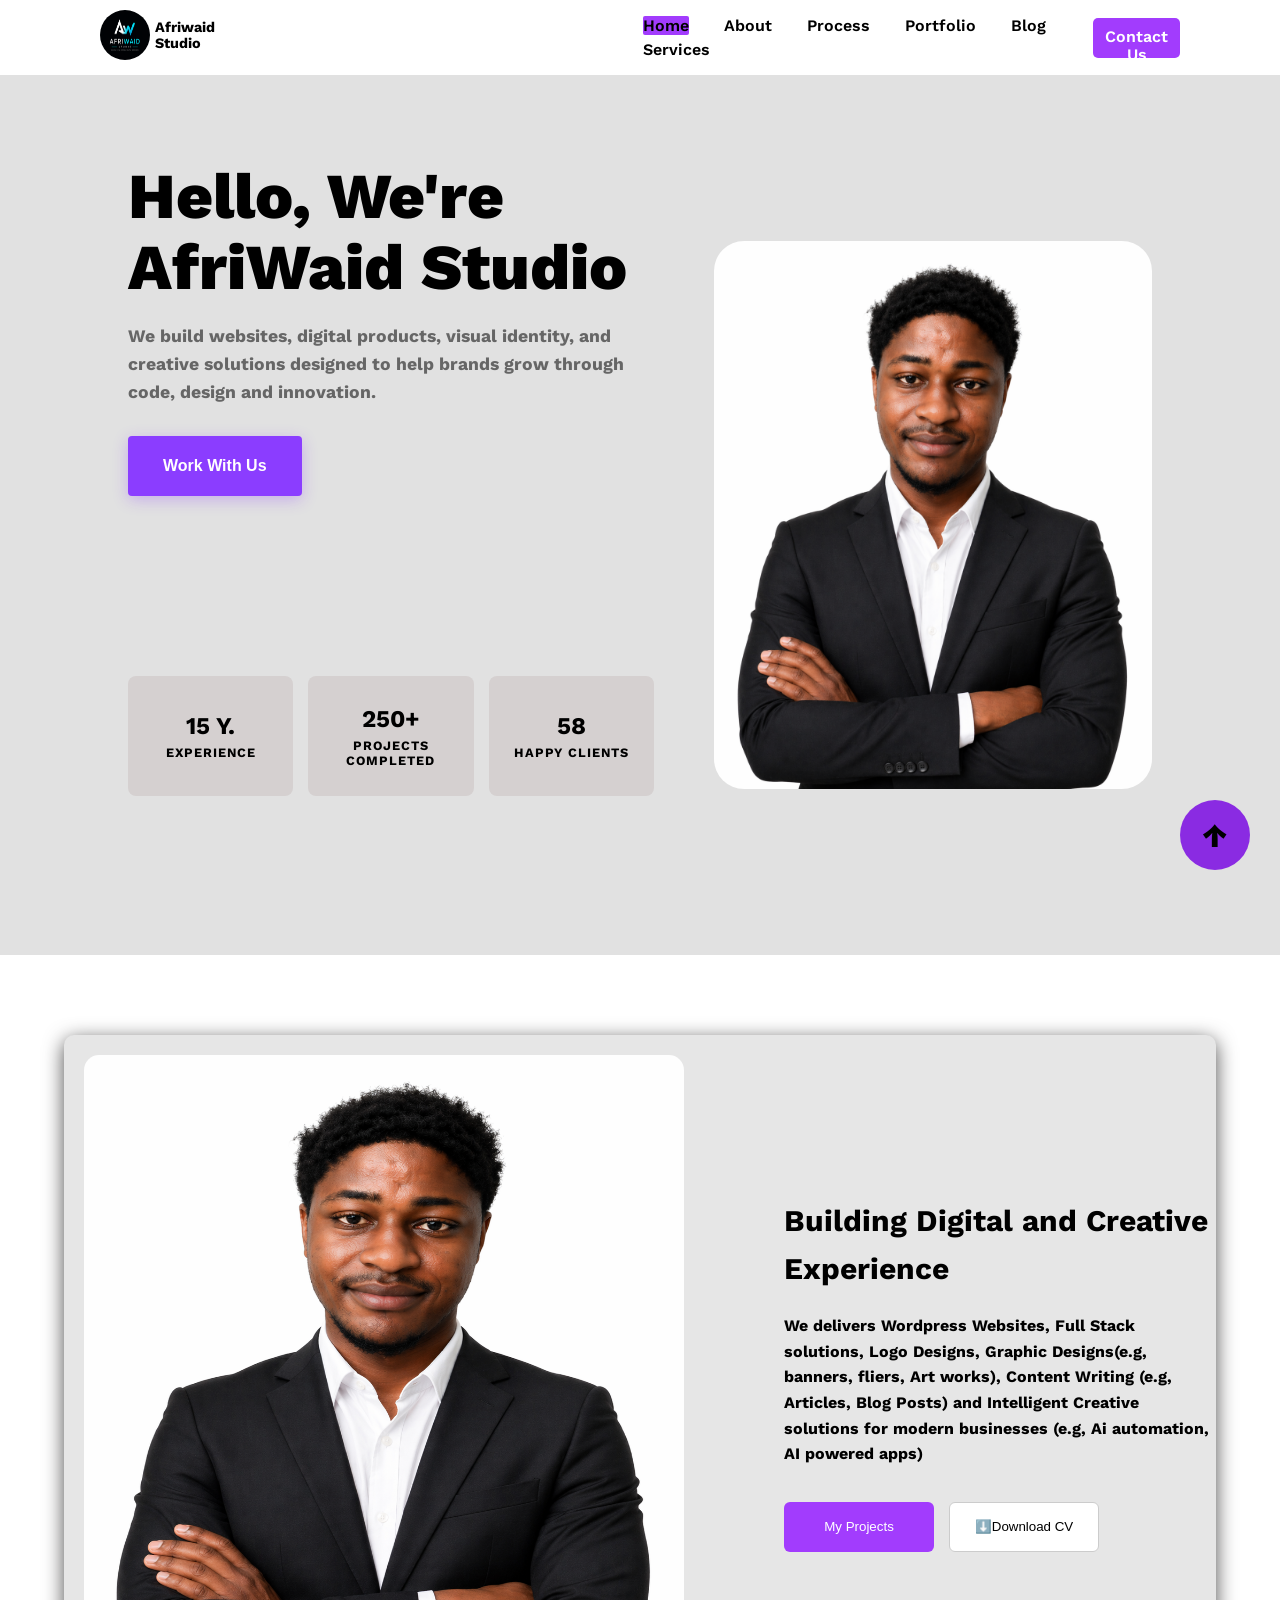
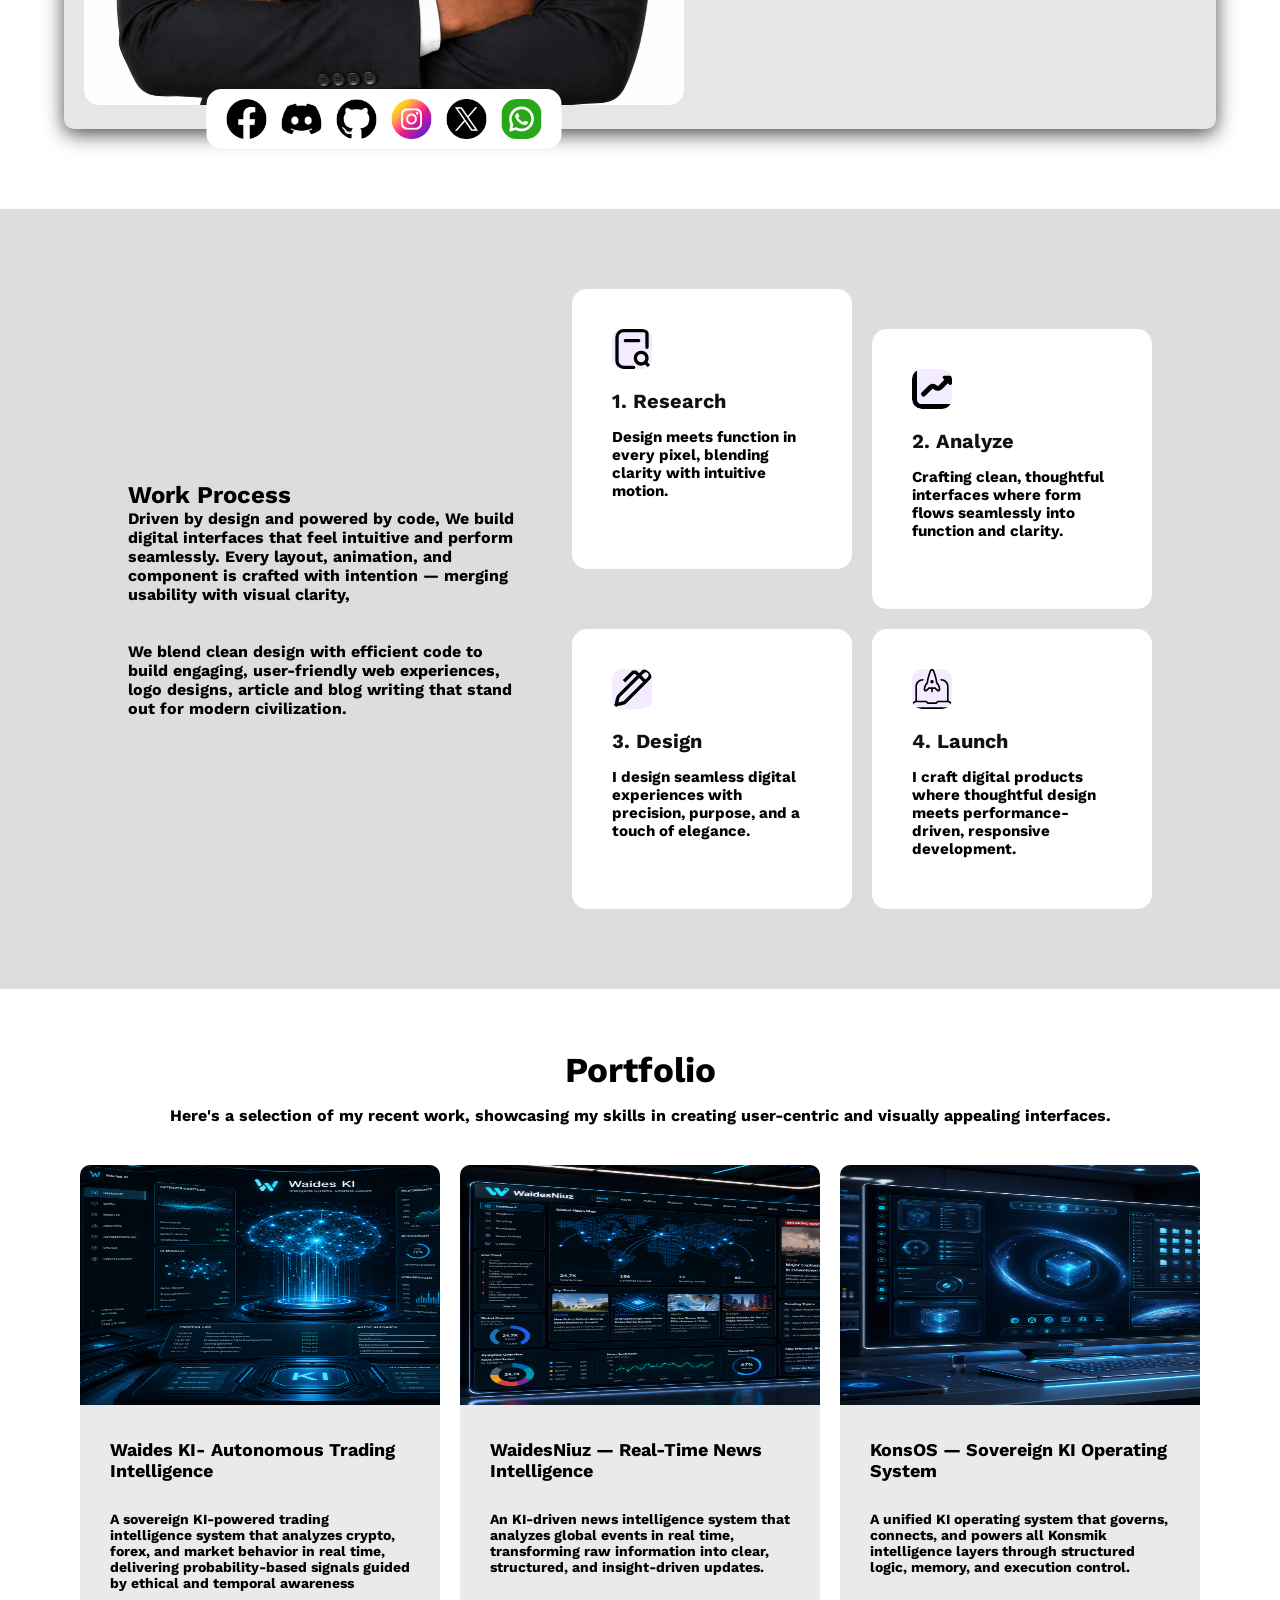
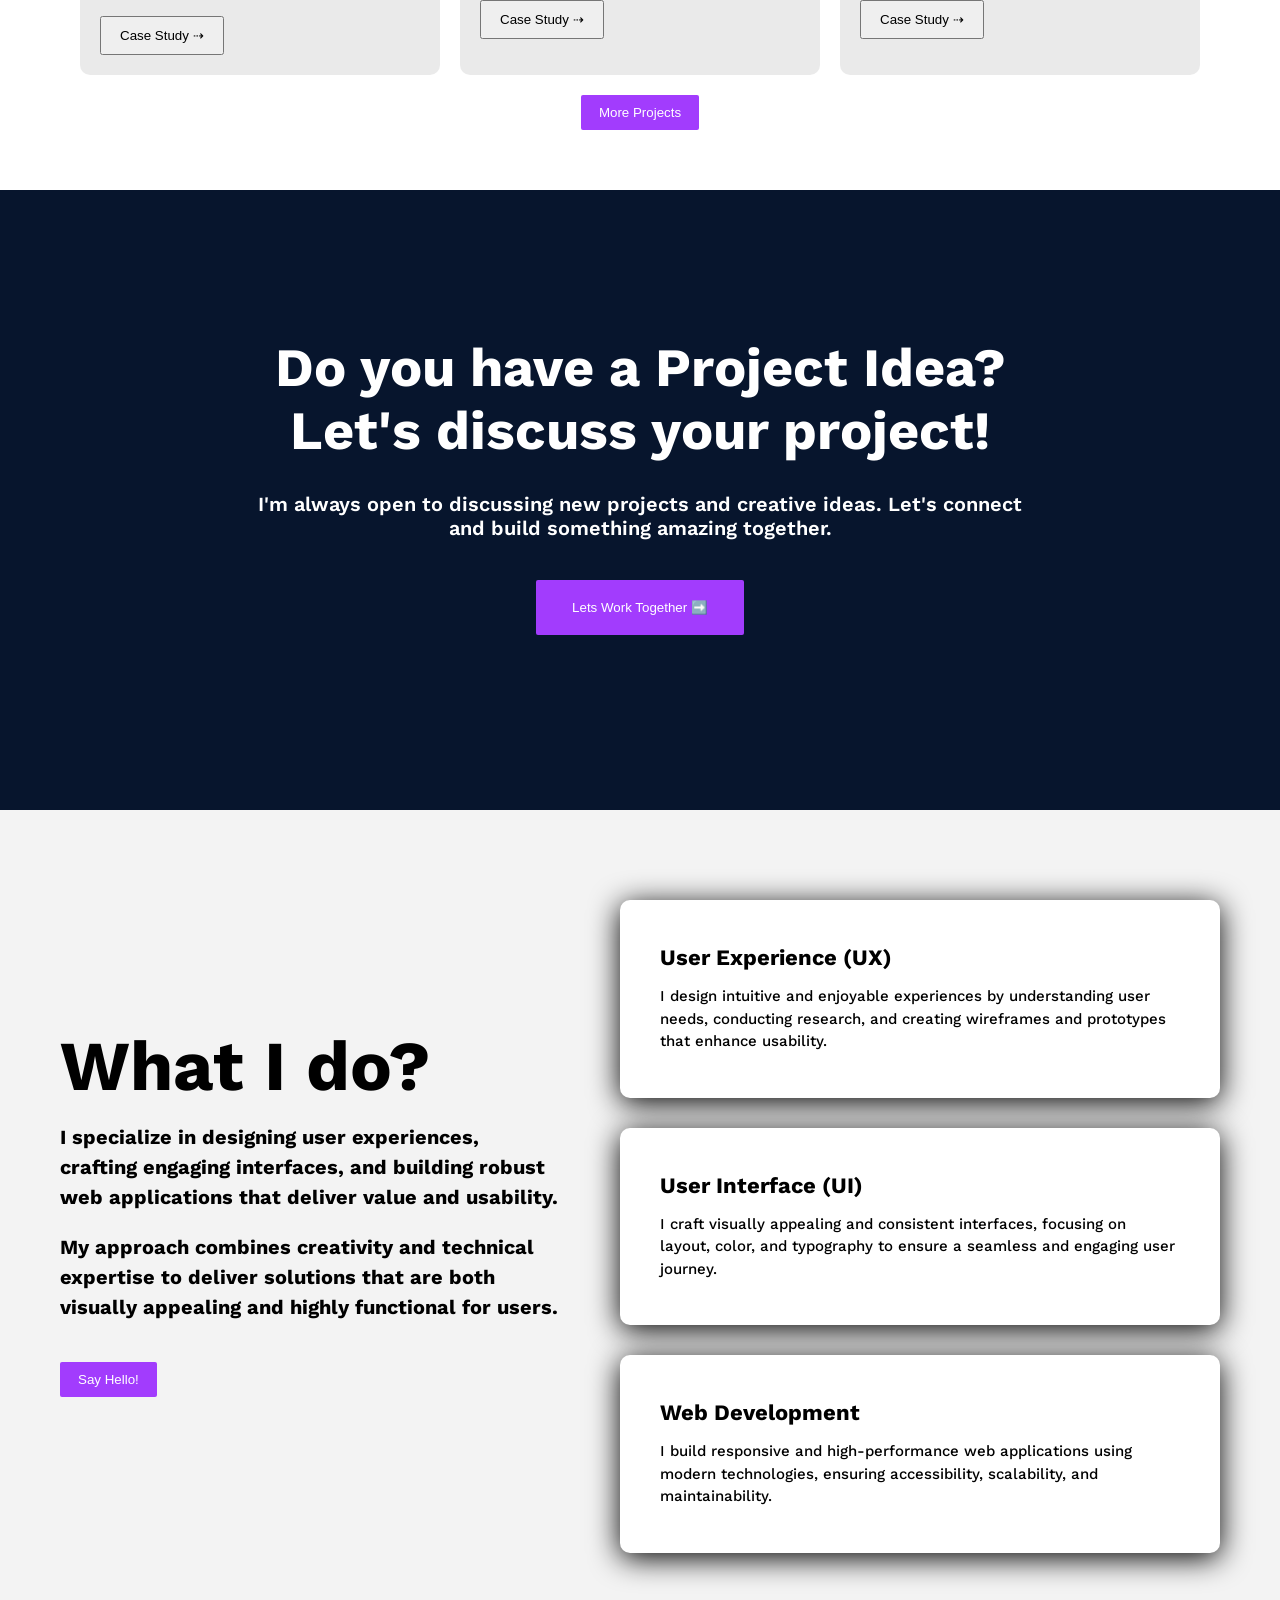
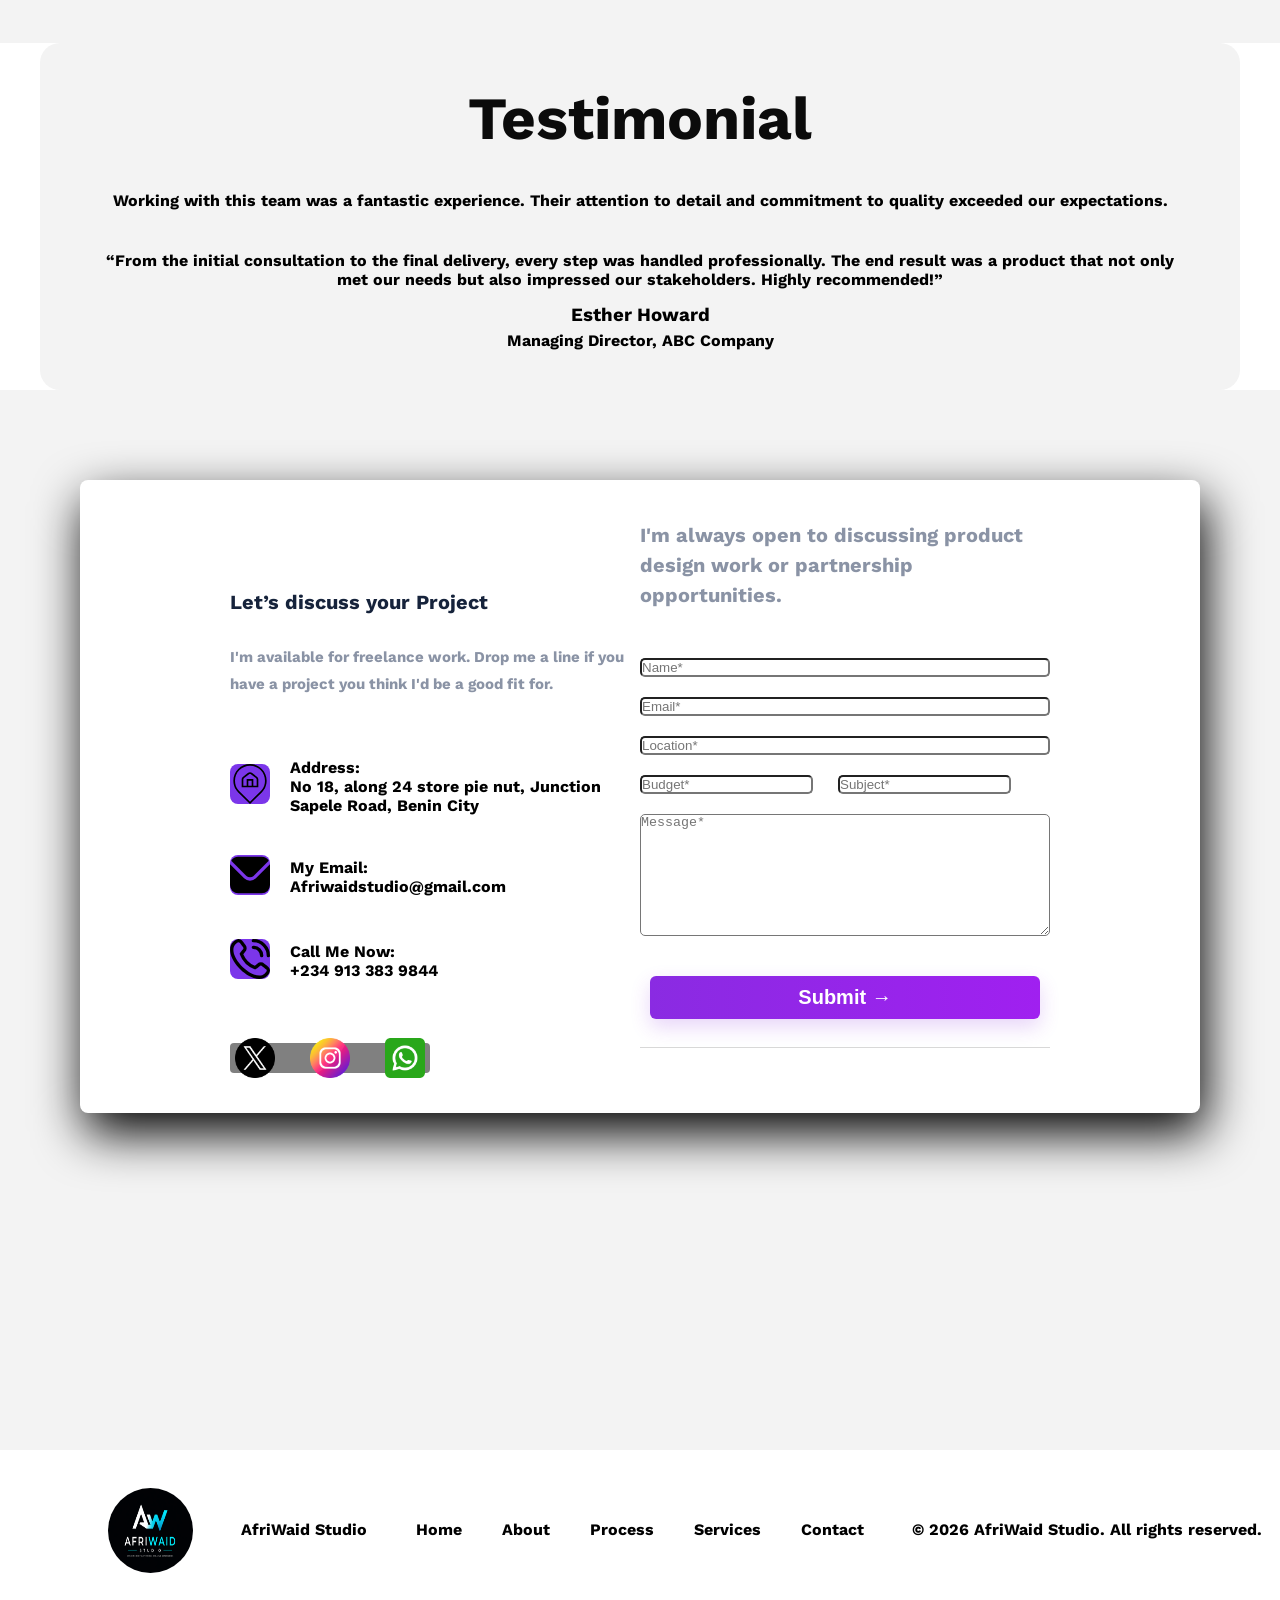
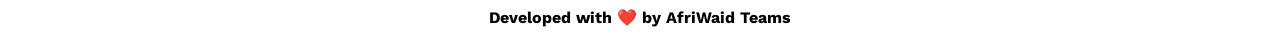
==== commit e473bde3: "I have just updated the media queries" ====
--- a/index.html
+++ b/index.html
@@ -1,13 +1,14 @@
 <!DOCTYPE html>
 <html lang="en">
+
 <head>
     <meta charset="UTF-8">
     <meta name="viewport" content="width=device-width, initial-scale=1.0">
     <link rel="stylesheet" href="style.css">
-    
     <link rel="preconnect" href="https://fonts.googleapis.com">
-<link rel="preconnect" href="https://fonts.gstatic.com" crossorigin>
-<link href="https://fonts.googleapis.com/css2?family=Work+Sans:ital,wght@0,100..900;1,100..900&display=swap" rel="stylesheet">
+    <link rel="preconnect" href="https://fonts.gstatic.com" crossorigin>
+    <link href="https://fonts.googleapis.com/css2?family=Work+Sans:ital,wght@0,100..900;1,100..900&display=swap"
+        rel="stylesheet">
     <title>AfriWaidStudio</title>
 </head>
 
@@ -16,116 +17,102 @@
         <div class="container">
 
             <div class="mainlogo">
-            <img src="assets/img/afriwaid logo.png" alt="Afriwaid Studio" width="50px" height="50px" title="Afriwaid Studio">
-
-            <a href="index.html"><figcaption>Afriwaid Studio</figcaption></a>
+                <img src="assets/img/afriwaid logo.png" alt="Afriwaid Studio" width="50px" height="50px"
+                    title="Afriwaid Studio">
+                <a href="index.html">
+                    <figcaption>Afriwaid Studio</figcaption>
+                </a>
             </div>
 
             <div class="mainnav">
-             <nav>
-            <a href="#index" class="homebtn">Home</a>
-            <a href="#about">About</a>
-            <a href="#process">Process</a>
-            <a href="#portfolio">Portfolio</a>
-            <a href="#blog.html">Blog</a>
-            <a href="#service">Services</a>
-        </nav>
+                <nav>
+                    <a href="#index" class="homebtn">Home</a>
+                    <a href="#about">About</a>
+                    <a href="#process">Process</a>
+                    <a href="#portfolio">Portfolio</a>
+                    <a href="#blog.html">Blog</a>
+                    <a href="#service">Services</a>
+                </nav>
+            </div>
+
+            <div class="navbtn">
+                <a href="contact.html"> Contact Us</a>
+            </div>
+
         </div>
-        
-        <div class="navbtn">
-            <a href="contact.html"> Contact Us</a>
-                </div>
-
+
+    </header>
+
+    <main>
+        <section class="hero">
+
+    <div class="hero-content">
+        <div class="intro-text">
+            <h1>Hello, We're <br>AfriWaid Studio</h1>
+            <p>We build websites, digital products, visual identity, and creative solutions designed to help brands grow through code, design and innovation.</p>
+            <button class="btn-primary" type="button">Work With Us</button>
         </div>
-        
-    </header>
-
-    <div id="home"></div>
-
-<div id="about"></div>
-
-<div id="process"></div>
-
-<div id="portfolio"></div>
-
-<div id="blog"></div>
-
-<div id="services"></div>
-
-    <main>
-       <section class="hero">
-
-        <div class="hero-content">
-
-            <div class="intro-text">
-                <h1>Hello, W're <br>AfriWaid Studio</h1>
-
-                <p>We build websites, digital products, visual identity, and creative solutions designed to help brands grow through code, design and innovation. </p>
-
-                <button class="btn-primary" type="button">Work With Us</button>
-            </div>
-
-            <div class="experience-grid">
-                <div class="stat-box">
-                    <h2>15 Y.</h2>
-                    <p>Experience</p>
-                </div>
-
-                <div class="stat-box">
-                    <h2>250+</h2>
-                    <p>Projects Completed</p>
-                </div>
-
-                <div class="stat-box">
-                    <h2>58</h2>
-                    <p>Happy Clients</p>
-                </div>
-
+
+        <div class="experience-grid">
+            <div class="stat-box">
+                <h2>15 Y.</h2>
+                <p>Experience</p>
+            </div>
+            <div class="stat-box">
+                <h2>250+</h2>
+                <p>Projects Completed</p>
+            </div>
+            <div class="stat-box">
+                <h2>58</h2>
+                <p>Happy Clients</p>
             </div>
         </div>
-
-        <div class="hero-image">
-            <img src="assets/img/Shinnixstar.png" alt="Shinnixstar" width="550px" height="650px">
-
-        </div>
-       </section>
+    </div>
+
+    <div class="hero-image">
+        <img src="assets/img/Shinnixstar.png" alt="Shinnixstar">
+    </div>
+    
+</section>
 
         <section class="about">
 
             <div class="about-img">
 
-            <div class="image-box">
-                <img src="assets/img/Shinnixstar.png" alt="shinnixstar" width="650px" height="650px">
-            
-
-            <div class="social-icons">
-                <img src="assets/icons/facebook.png" alt="fb" width="20px" height="20px">
-
-                <img src="assets/icons/discord logo.png" alt="discord" width="20px" height="20px">
-
-                <img src="assets/icons/git logo.png" alt="git" width="20px" height="20px">
-
-                <img src="assets/icons/instagram.png" alt="ig" width="20px" height="20px">
-
-                <img src="assets/icons/twitter.png" alt="x" width="20px" height="20px">
-
-                <img src="assets/icons/whatsapp.png" alt="whatsapp" width="20px" height="20px">
-            </div>
-            </div>
+                <div class="image-box">
+                    <img id="about-image" src="assets/img/Shinnixstar.png" alt="shinnixstar" width="650px" height="650px">
+
+
+                    <div class="social-icons">
+                        <img src="assets/icons/facebook.png" alt="fb" width="20px" height="20px">
+
+                        <img src="assets/icons/discord logo.png" alt="discord" width="20px" height="20px">
+
+                        <img src="assets/icons/git logo.png" alt="git" width="20px" height="20px">
+
+                        <img src="assets/icons/instagram.png" alt="ig" width="20px" height="20px">
+
+                        <img src="assets/icons/twitter.png" alt="x" width="20px" height="20px">
+
+                        <img src="assets/icons/whatsapp.png" alt="whatsapp" width="20px" height="20px">
+                    </div>
+                </div>
             </div>
 
             <div class="about-text">
                 <h2>Building Digital and Creative Experience</h2>
 
-                <p>We delivers Wordpress Websites, Full Stack solutions, Logo Designs, Graphic Designs(e.g, banners, fliers, Art works), Content Writing (e.g, Articles, Blog Posts) and Intelligent Creative solutions for modern businesses (e.g, Ai automation, AI powered apps)
+                <p>We delivers Wordpress Websites, Full Stack solutions, Logo Designs, Graphic Designs(e.g, banners,
+                    fliers, Art works), Content Writing (e.g, Articles, Blog Posts) and Intelligent Creative solutions
+                    for modern businesses (e.g, Ai automation, AI powered apps)
                 </p>
-            
-
-            <div class="about-btn">
-                <button class="primary" type="button">My Projects</button>
-
-                <button class="secondary" type="button">⬇️Download CV</button>
-            </div>
+
+
+                <div class="about-btn">
+                    <button class="primary" type="button">My Projects</button>
+
+                    <button class="secondary" type="button">⬇️Download CV</button>
+                </div>
             </div>
         </section>
 
@@ -133,43 +120,48 @@
 
             <div class="process-container">
 
-            <div class="process-desc">
-
-                <h1>Work Process</h1>
-                <p>Driven by design and powered by code, We build digital interfaces that feel intuitive and perform seamlessly. Every layout, animation, and component is crafted with intention — merging usability with visual clarity,
-                </p> <br> <br>
-
-                <p>
-                    We blend clean design with efficient code to build engaging, user-friendly web experiences, logo designs, article and blog writing that stand out for modern civilization.
-                </p>
-            </div>
-
-            <div class="process-steps">
+                <div class="process-desc">
+
+                    <h1>Work Process</h1>
+                    <p>Driven by design and powered by code, We build digital interfaces that feel intuitive and perform
+                        seamlessly. Every layout, animation, and component is crafted with intention — merging usability
+                        with visual clarity,
+                    </p> <br> <br>
+
+                    <p>
+                        We blend clean design with efficient code to build engaging, user-friendly web experiences, logo
+                        designs, article and blog writing that stand out for modern civilization.
+                    </p>
+                </div>
+
+                <div class="process-steps">
 
                     <div class="step-card first-step">
-                    <img class="image"src="assets/icons/search-alt.svg" alt="Research" width="30px" height="30px">
-                    <h2>1. Research</h2>
-                    <p>Design meets function in every pixel, blending clarity with intuitive motion.</p>
-                </div>
-
-                <div class="step-card second-step">
-                    <img src="assets/icons/chat-arrow-grow.svg" alt="Analyze" width="30px" height="30px">
-                    <h2>2. Analyze</h2>
-                    <p>Crafting clean, thoughtful interfaces where form flows seamlessly into function and clarity.</p>
-                </div>
-
-                <div class="step-card third-step">
-                    <img src="assets/icons/pen-clip.svg" alt="Design" width="10px" height="10px">
-                    <h2>3. Design</h2>
-                    <p>I design seamless digital experiences with precision, purpose, and a touch of elegance.</p>
-                </div>
-
-                <div class="step-card fourt-step">
-                    <img src="assets/icons/launch.svg" alt="Launch" width="30px" height="30px">
-                    <h2>4. Launch</h2>
-                    <p>I craft digital products where thoughtful design meets performance-driven, responsive development.</p>
-                </div>
-            </div>
+                        <img class="image" src="assets/icons/search-alt.svg" alt="Research" width="30px" height="30px">
+                        <h2>1. Research</h2>
+                        <p>Design meets function in every pixel, blending clarity with intuitive motion.</p>
+                    </div>
+
+                    <div class="step-card second-step">
+                        <img src="assets/icons/chat-arrow-grow.svg" alt="Analyze" width="30px" height="30px">
+                        <h2>2. Analyze</h2>
+                        <p>Crafting clean, thoughtful interfaces where form flows seamlessly into function and clarity.
+                        </p>
+                    </div>
+
+                    <div class="step-card third-step">
+                        <img src="assets/icons/pen-clip.svg" alt="Design" width="10px" height="10px">
+                        <h2>3. Design</h2>
+                        <p>I design seamless digital experiences with precision, purpose, and a touch of elegance.</p>
+                    </div>
+
+                    <div class="step-card fourt-step">
+                        <img src="assets/icons/launch.svg" alt="Launch" width="30px" height="30px">
+                        <h2>4. Launch</h2>
+                        <p>I craft digital products where thoughtful design meets performance-driven, responsive
+                            development.</p>
+                    </div>
+                </div>
             </div>
 
 
@@ -182,51 +174,56 @@
 
                 <div class="potfo-head">
                     <h2>Portfolio</h2>
-                    <p>Here's a selection of my recent work, showcasing my skills in creating user-centric and visually appealing interfaces.</p>
+                    <p>Here's a selection of my recent work, showcasing my skills in creating user-centric and visually
+                        appealing interfaces.
+                    </p>
                 </div>
                 <div class="display">
 
-                <div class="first-pro po-card">
-                    <img src="assets/img/waides ki.png" alt="waidesKI" width="450px" height="240px">
-
-                    <div class="pro-info">
-                        <h3>Waides KI- Autonomous Trading Intelligence</h3>
-                        <p>A sovereign KI-powered trading intelligence system that analyzes crypto, forex, and market behavior in real time, delivering probability-based signals guided by ethical and temporal awareness</p>
-
-                        <a href="#"> <button>Case Study ⇢</button></a>
-                    </div>
-
-                </div>
-
-                <div class="second-pro po-card">
-                    <img src="assets/img/waidesniuz.png" alt="waidesniuz" width="450px" height="240px">
-
-                    <div class="pro-info">
-                        <h3>WaidesNiuz — Real-Time News Intelligence</h3>
-                        <p>An KI-driven news intelligence system that analyzes global events in real time, transforming raw information into clear, structured, and insight-driven updates.</p>
-
-                        <a href="#"> <button>Case Study ⇢</button></a>
-                    </div>
-                </div>
-
-                <div class="third-pro po-card">
-                    <img src="assets/img/konsOS.png" alt="konsos" width="450px" height="240px">
-
-                    <div class="pro-info">
-                        <h3>KonsOS — Sovereign KI Operating System</h3>
-
-                        <p>A unified KI operating system that governs, connects, and powers all Konsmik intelligence layers through structured logic, memory, and execution control.</p>
-
-                        <a href="#"> <button>Case Study ⇢</button></a>
-                    </div>
-                    </div>
-                    
-                    </div>
+                    <div class="first-pro po-card">
+                        <img src="assets/img/waides ki.png" alt="waidesKI" width="450px" height="240px">
+
+                        <div class="pro-info">
+                            <h3>Waides KI- Autonomous Trading Intelligence</h3>
+                            <p>A sovereign KI-powered trading intelligence system that analyzes crypto, forex, and
+                                market behavior in real time, delivering probability-based signals guided by ethical and
+                                temporal awareness</p>
+                            <a href="#"> <button>Case Study ⇢</button></a>
+                        </div>
+
+                    </div>
+
+                    <div class="second-pro po-card">
+                        <img src="assets/img/waidesniuz.png" alt="waidesniuz" width="450px" height="240px">
+
+                        <div class="pro-info">
+                            <h3>WaidesNiuz — Real-Time News Intelligence</h3>
+                            <p>An KI-driven news intelligence system that analyzes global events in real time,
+                                transforming raw information into clear, structured, and insight-driven updates.</p>
+
+                            <a href="#"> <button>Case Study ⇢</button></a>
+                        </div>
+                    </div>
+
+                    <div class="third-pro po-card">
+                        <img src="assets/img/konsOS.png" alt="konsos" width="450px" height="240px">
+
+                        <div class="pro-info">
+                            <h3>KonsOS — Sovereign KI Operating System</h3>
+
+                            <p>A unified KI operating system that governs, connects, and powers all Konsmik intelligence
+                                layers through structured logic, memory, and execution control.</p>
+
+                            <a href="#"> <button>Case Study ⇢</button></a>
+                        </div>
+                    </div>
+
+                </div>
 
                 <div id="more-pro">
                     <button>More Projects</button>
                 </div>
-                
+
             </div>
         </section>
 
@@ -234,7 +231,8 @@
             <div class="client-con">
                 <h2>Do you have a Project Idea? Let's discuss your project!</h2>
 
-                <p>I'm always open to discussing new projects and creative ideas. Let's connect and build something amazing together.</p>
+                <p>I'm always open to discussing new projects and creative ideas. Let's connect and build something
+                    amazing together.</p>
 
                 <a href="#" class="client-btn"> <button>Lets Work Together ➡️</button></a>
             </div>
@@ -242,162 +240,172 @@
 
         <section class="my-work">
             <div class="work-con">
-            <div class="work-info">
-                <h2>What I do?</h2>
-
-                <div>
-                    <p>I specialize in designing user experiences, crafting engaging interfaces, and building robust web applications that deliver value and usability.</p>
-
-                    <p>My approach combines creativity and technical expertise to deliver solutions that are both visually appealing and highly functional for users.</p>
-                </div>
-                <a href="#" class="work-btn"> <button>Say Hello!</button></a>
-            </div>
-
-            <div class="work-ex">
-                <div class="ex-list">
-                    <h2>User Experience (UX)</h2>
-
-                    <p>I design intuitive and enjoyable experiences by understanding user needs, conducting research, and creating wireframes and prototypes that enhance usability.</p>
-                </div>
-
-                <div class="ex-list">
-                    <h2>User Interface (UI)</h2>
-
-                    <p>I craft visually appealing and consistent interfaces, focusing on layout, color, and typography to ensure a seamless and engaging user journey.</p>
-                </div>
-
-                <div class="ex-list">
-                    <h2>Web Development</h2>
-
-                    <p>I build responsive and high-performance web applications using modern technologies, ensuring accessibility, scalability, and maintainability.</p>
-                </div>
-            </div>
-
-            </div>
-            
+                <div class="work-info">
+                    <h2>What I do?</h2>
+
+                    <div>
+                        <p>I specialize in designing user experiences, crafting engaging interfaces, and building robust
+                            web applications that deliver value and usability.</p>
+
+                        <p>My approach combines creativity and technical expertise to deliver solutions that are both
+                            visually appealing and highly functional for users.</p>
+                    </div>
+                    <a href="#" class="work-btn"> <button>Say Hello!</button></a>
+                </div>
+
+                <div class="work-ex">
+                    <div class="ex-list">
+                        <h2>User Experience (UX)</h2>
+
+                        <p>I design intuitive and enjoyable experiences by understanding user needs, conducting
+                            research, and creating wireframes and prototypes that enhance usability.</p>
+                    </div>
+
+                    <div class="ex-list">
+                        <h2>User Interface (UI)</h2>
+
+                        <p>I craft visually appealing and consistent interfaces, focusing on layout, color, and
+                            typography to ensure a seamless and engaging user journey.</p>
+                    </div>
+
+                    <div class="ex-list">
+                        <h2>Web Development</h2>
+
+                        <p>I build responsive and high-performance web applications using modern technologies, ensuring
+                            accessibility, scalability, and maintainability.</p>
+                    </div>
+                </div>
+
+            </div>
+
         </section>
 
         <section id="for-trust">
 
             <div class="testi-con">
-                
+
                 <div class="testi-p">
-                <h2>Testimonial</h2>
-
-                
-                <p>Working with this team was a fantastic experience. Their attention to detail and commitment to quality exceeded our expectations.</p>
+                    <h2>Testimonial</h2>
+
+
+                    <p>Working with this team was a fantastic experience. Their attention to detail and commitment to
+                        quality exceeded our expectations.</p>
                 </div>
                 <br> <br>
 
-                
-                <p>“From the initial consultation to the final delivery, every step was handled professionally. The end result was a product that not only met our needs but also impressed our stakeholders. Highly recommended!”</p>
-               
-
-               
+
+                <p>“From the initial consultation to the final delivery, every step was handled professionally. The end
+                    result was a product that not only met our needs but also impressed our stakeholders. Highly
+                    recommended!”</p>
+
+
+
 
                 <div class="testifier">
                     <h3>Esther Howard</h3>
-                     <p>Managing Director, ABC Company</p>
-                </div>
-
-                 </div>
-
-
-                
-           
-
-        </section>
-
-        
+                    <p>Managing Director, ABC Company</p>
+                </div>
+
+            </div>
+
+
+
+
+
+        </section>
+
+
         <section class="contact-section">
-   
+
             <div class="contact-container">
 
-        
-        <div class="con-address">
-            <h2>Let’s discuss your Project</h2>
-
-            <p class="contact-text">
-                I'm available for freelance work. Drop me a line if
-                you have a project you think I'd be a good fit for.
-            </p>
-
-            <div class="contact-info">
-
-                <div class="info-box">
-                    <div> <img src="assets/icons/map-marker-home.svg" alt="address" width="40px" height="40px"></div>
-                    <div>
-                        <span>Address:</span>
-                        <h4>No 18, along 24 store pie nut, Junction Sapele Road, Benin City</h4>
-                    </div>
-                </div>
-
-                <div class="info-box">
-                    <div><img src="assets/icons/envelope.svg" alt="mail" width="40px" height="40px"></div>
-                    <div>
-                        <span>My Email:</span>
-                        <h4>Afriwaidstudio@gmail.com</h4>
-                    </div>
-                </div>
-
-                <div class="info-box">
-                    <div><img src="assets/icons/phone-call.svg" alt="call" width="40px" height="40px"></div>
-                    <div>
-                        <span>Call Me Now:</span>
-                        <h4>+234 913 383 9844</h4>
-                    </div>
-                </div>
-
-            </div>
-
-            <div class="address-icons">
-                <a href="#">
-                    <img src="assets/icons/twitter.png" alt="X" width="40px" height="40px">
-                </a>
-                <a href="#">
-                    <img src="assets/icons/instagram.png" alt="ig" width="40px" height="40px">
-                </a>
-                <a href="#">
-                    <img src="assets/icons/whatsapp.png" alt="whatsapp" width="40px" height="40px">
-                </a>
-            </div>
+
+                <div class="con-address">
+                    <h2>Let’s discuss your Project</h2>
+
+                    <p class="contact-text">
+                        I'm available for freelance work. Drop me a line if
+                        you have a project you think I'd be a good fit for.
+                    </p>
+
+                    <div class="contact-info">
+
+                        <div class="info-box">
+                            <div> <img src="assets/icons/map-marker-home.svg" alt="address" width="40px" height="40px">
+                            </div>
+                            <div>
+                                <span>Address:</span>
+                                <h4>No 18, along 24 store pie nut, Junction Sapele Road, Benin City</h4>
+                            </div>
+                        </div>
+
+                        <div class="info-box">
+                            <div><img src="assets/icons/envelope.svg" alt="mail" width="40px" height="40px"></div>
+                            <div>
+                                <span>My Email:</span>
+                                <h4>Afriwaidstudio@gmail.com</h4>
+                            </div>
+                        </div>
+
+                        <div class="info-box">
+                            <div><img src="assets/icons/phone-call.svg" alt="call" width="40px" height="40px"></div>
+                            <div>
+                                <span>Call Me Now:</span>
+                                <h4>+234 913 383 9844</h4>
+                            </div>
+                        </div>
+
+                    </div>
+
+                    <div class="address-icons">
+                        <a href="#">
+                            <img src="assets/icons/twitter.png" alt="X" width="40px" height="40px">
+                        </a>
+                        <a href="#">
+                            <img src="assets/icons/instagram.png" alt="ig" width="40px" height="40px">
+                        </a>
+                        <a href="#">
+                            <img src="assets/icons/whatsapp.png" alt="whatsapp" width="40px" height="40px">
+                        </a>
+                    </div>
+                </div>
+
+
+                <div class="contact-form">
+                    <p class="form-text">
+                        I'm always open to discussing product design work or
+                        partnership opportunities.
+                    </p>
+
+                    <form class="form-info">
+
+                        <input type="text" placeholder="Name*">
+                        <input type="email" placeholder="Email*">
+                        <input type="text" placeholder="Location*">
+
+                        <div class="double-input">
+                            <input type="text" placeholder="Budget*">
+                            <input type="text" placeholder="Subject*">
+                        </div>
+
+                        <textarea placeholder="Message*"></textarea>
+
+                        <button type="submit">
+                            Submit →
+                        </button>
+
+                    </form>
+                </div>
+
+            </div>
+
+
+        </section>
+
+
+        <div class="scroll-btn">
+            <a href="index.html">↑</a>
         </div>
-
-       
-        <div class="contact-form">
-            <p class="form-text">
-                I'm always open to discussing product design work or
-                partnership opportunities.
-            </p>
-
-            <form class="form-info">
-
-                <input type="text" placeholder="Name*">
-                <input type="email" placeholder="Email*">
-                <input type="text" placeholder="Location*">
-
-                <div class="double-input">
-                    <input type="text" placeholder="Budget*">
-                    <input type="text" placeholder="Subject*">
-                </div>
-
-                <textarea placeholder="Message*"></textarea>
-
-                <button type="submit">
-                    Submit →
-                </button>
-
-            </form>
-        </div>
-
-    </div>
-
-    
-</section>
-
-
-<div class="scroll-btn">
-    <a href="index.html">↑</a></div>
 
     </main>
 
@@ -407,22 +415,23 @@
             <div class="footer-nav">
                 <img src="assets/img/afriwaid logo.png" alt="logo" width="85x" height="85px">
                 <figcaption>AfriWaid Studio</figcaption>
-        
-        <nav class="nav-ul">
-            <ul>
-                <li>Home</li>
-                <li>About</li>
-                <li>Process</li>
-                <li>Services</li>
-                <li>Contact</li>
-            </ul>
-        </nav>
-
-        <p>&copy; 2026 AfriWaid Studio. All rights reserved.</p>
+
+                <nav class="nav-ul">
+                    <ul>
+                        <li>Home</li>
+                        <li>About</li>
+                        <li>Process</li>
+                        <li>Services</li>
+                        <li>Contact</li>
+                    </ul>
+                </nav>
+
+                <p>&copy; 2026 AfriWaid Studio. All rights reserved.</p>
             </div>
             <span class="the-dev">Developed with ❤️ by AfriWaid Teams</span>
         </div>
     </footer>
-    
+
 </body>
+
 </html>
--- a/style.css
+++ b/style.css
@@ -7,19 +7,17 @@
 body{
   font-family: "Work Sans", sans-serif;
   font-optical-sizing: auto;
-  font-weight: <weight>;
+  font-weight: 700;
   font-style: normal;
 }
 
 
-
 .container{
     display: flex;
     justify-content: space-between;
     align-items: center;
     background-color: #FFFFFF;
-    color: black;
-    
+    color: black;   
 }
 .mainlogo{
     display: flex;
@@ -185,22 +183,54 @@
 }
 
 
-
-.hero{
-    display: flex;
-    align-items: flex-end;
-    justify-content: space-between;
+/* HERO SECTION */
+
+
+.hero {
+    display: grid;
+    grid-template-columns: 1.2fr 1fr; 
+    align-items: center;          
+    gap: 60px;                    
     padding: 80px 10%;
     min-height: 80vh;
     font-family: "Work Sans", sans-serif;
     background-color: #e1e1e1;
 }
 
+
 .hero-content {
-    flex: 1;
+    grid-column: 1;               
     max-width: 600px;
-    margin-left: -50px;
-}
+}
+
+
+.experience-grid {
+    grid-column: 1;               
+    display: flex;
+    gap: 15px;                     
+    margin-top: 40px; 
+    align-items: stretch;
+   
+}
+
+
+.hero-image {
+    grid-column: 2;               
+    grid-row: 1 / span 2;         
+    display: flex;
+    justify-content: flex-end;     
+    align-self: center;
+}
+
+
+.hero-image img {
+    width: 100%;                   
+    height: auto;
+    max-width: 500px;              
+    border-radius: 30px;           
+    object-fit: cover;
+}
+
 
 .intro-text h1 {
     font-size: 4rem;
@@ -215,7 +245,6 @@
     color: #666;
     line-height: 1.6;
     margin-bottom: 30px;
-    max-width: 500px;
 }
 
 .btn-primary {
@@ -228,34 +257,27 @@
     font-size: 1rem;
     cursor: pointer;
     box-shadow: 0 4px 15px rgba(139, 61, 255, 0.3);
-    margin-bottom: 150px;
     height: 60px;
-}
-
-.btn-primary:hover{
+    transition: background-color 0.3s ease;
+    margin-bottom: 90px;
+}
+
+.btn-primary:hover {
     background-color: #4d199c;
-}
-
-.experience-grid {
-    display: flex;
-    gap: 5px;
-    margin: 60px auto; 
-    align-items: stretch;
-    margin-bottom: -5px;
-
 }
 
 .stat-box {
     background-color: rgb(213, 208, 208);
     padding: 20px 10px;
     text-align: center;
-    border-radius: 2px;
+    border-radius: 8px;            
     color: black;
     display: flex;
     flex-direction: column;
     justify-content: center;
-    width: 500px;
+    flex: 1;                       
     min-height: 80px;
+    margin-top: 50px;
 }
 
 .stat-box h2 {
@@ -272,29 +294,60 @@
     letter-spacing: 1px;
 }
 
-.hero-image {
-    flex: 1;
-    display: flex;
-    justify-content: flex-end;
-    border-radius: 30px;
-    
-   
-   
-}
-
-.hero-image img{
-    border-radius: 30px;
-     margin-top: 60px;
-    margin-right: -50px;
-
-}
-
 .homebtn{
     background-color: #A23CFD;
     border-radius: 2px;     
     
 }
 
+
+@media (max-width: 968px) {
+    .hero {
+        grid-template-columns: 1fr;
+        gap: 40px;
+        padding: 60px 5%;
+        text-align: center;
+    }
+
+    .hero-content {
+        grid-column: 1;
+        max-width: 100%;
+    }
+
+   
+    .intro-text h1 {
+        font-size: 2.8rem; 
+    }
+
+   
+    .hero-image {
+        grid-column: 1;
+        grid-row: auto; 
+        justify-content: center; 
+        margin: 0 auto;
+        width: 100%;
+        max-width: 400px; 
+    }
+
+    
+    .experience-grid {
+        grid-column: 1;
+        margin-top: 20px;
+        flex-direction: column;
+        gap: 15px;
+        width: 100%;
+    }
+    
+    .stat-box {
+        width: 100%;
+        margin-left: -10px;
+    }
+}
+
+
+
+
+/*  About Section */
 
 .about{
     display: flex;
@@ -349,7 +402,7 @@
     line-height: 1.6;
 }
 
-,about-btn{
+.about-btn{
     display: flex;
     gap: 15px;
     
@@ -384,6 +437,36 @@
     border: 2px solid;
     border-color: #A23CFD;
 }
+
+@media (max-width: 968px){
+    .about{
+        flex-direction: column;
+        width: 95%;
+        padding: 30px 20px;
+        gap: 40px;
+        text-align: center;
+    }
+
+    #about-image {
+        width: 450px;
+        margin-right: 15px;
+        height: 100%;
+        
+    }
+
+    .about-btn{
+        flex-direction: column;
+        align-items: center;
+    }
+
+    .about-btn button{
+        width: 100%;
+        max-width: 250px;
+    }
+}
+
+
+
 
 .process-container {
     display: flex;
@@ -455,12 +538,28 @@
 
 
 @media (max-width: 992px) {
-    .process-container {
+       .process-container{
         flex-direction: column;
         text-align: center;
-    }
-    
-    .second-step, .fourth-step {
+        padding: 50px 20px;
+    }
+
+    .process-desc{
+        max-width: 100%;
+    }
+
+    .process-steps{
+        grid-template-columns: 1fr;
+        width: 100%;
+    }
+
+    .step-card{
+        width: auto;
+        height: auto;
+    }
+
+    .second-step,
+    .fourth-step{
         margin-top: 0;
     }
 }
@@ -709,7 +808,14 @@
 }
 
 
-
+@media (max-width: 992px) {
+    .testi-con h2 {
+        flex-direction: column;
+        margin: 0 auto;
+        font-size: 35px;
+        margin-bottom: 10px;
+    }
+}
 
 .contact-container{
     display: flex;
@@ -820,6 +926,29 @@
     box-shadow: 0 8px 20px rgba(138, 43, 226, 0.2);
 }
 
+@media (max-width: 992px) {
+     .contact-section{
+        padding: 50px 20px;
+    }
+
+    .contact-container{
+        flex-direction: column;
+        padding: 30px 20px;
+        gap: 50px;
+        align-items: stretch;
+    }
+
+    .double-input{
+        flex-direction: column;
+        gap: 15px;
+    }
+
+    .address-icons{
+        width: 100%;
+        justify-content: center;
+    }
+}
+
 
 .scroll-btn{
     position: fixed;
@@ -837,18 +966,6 @@
     cursor: pointer;
 }
 
-@media(max-width: 900px){
-    .contact-container{
-        grid-template-columns: 1fr;
-        display: flex;
-        justify-content: space-between;
-        flex-direction: column;
-        align-items: center;
-        padding: 10px 18px;
-    }
-}
-
-
 
 
 footer{
@@ -896,19 +1013,22 @@
 }
 
 @media ( max-width: 992px){
+     .footer-section{
+        text-align: center;
+        padding: 20px;
+    }
+
     .footer-nav{
-        display: flex;
         flex-direction: column;
-        
-    }
-    .nav-ul ul li{
-        padding: -60px;
-        margin-left: 20px;
-        margin-right: 10px;
-        gap: -20px;
-    }
-
-    .footer-nav{
-        margin-left: 40px;
+        gap: 20px;
+    }
+
+    .footer-nav img{
+        margin-left: 0;
+    }
+
+    .nav-ul ul{
+        flex-direction: column;
+        gap: 15px;
     }
 }
